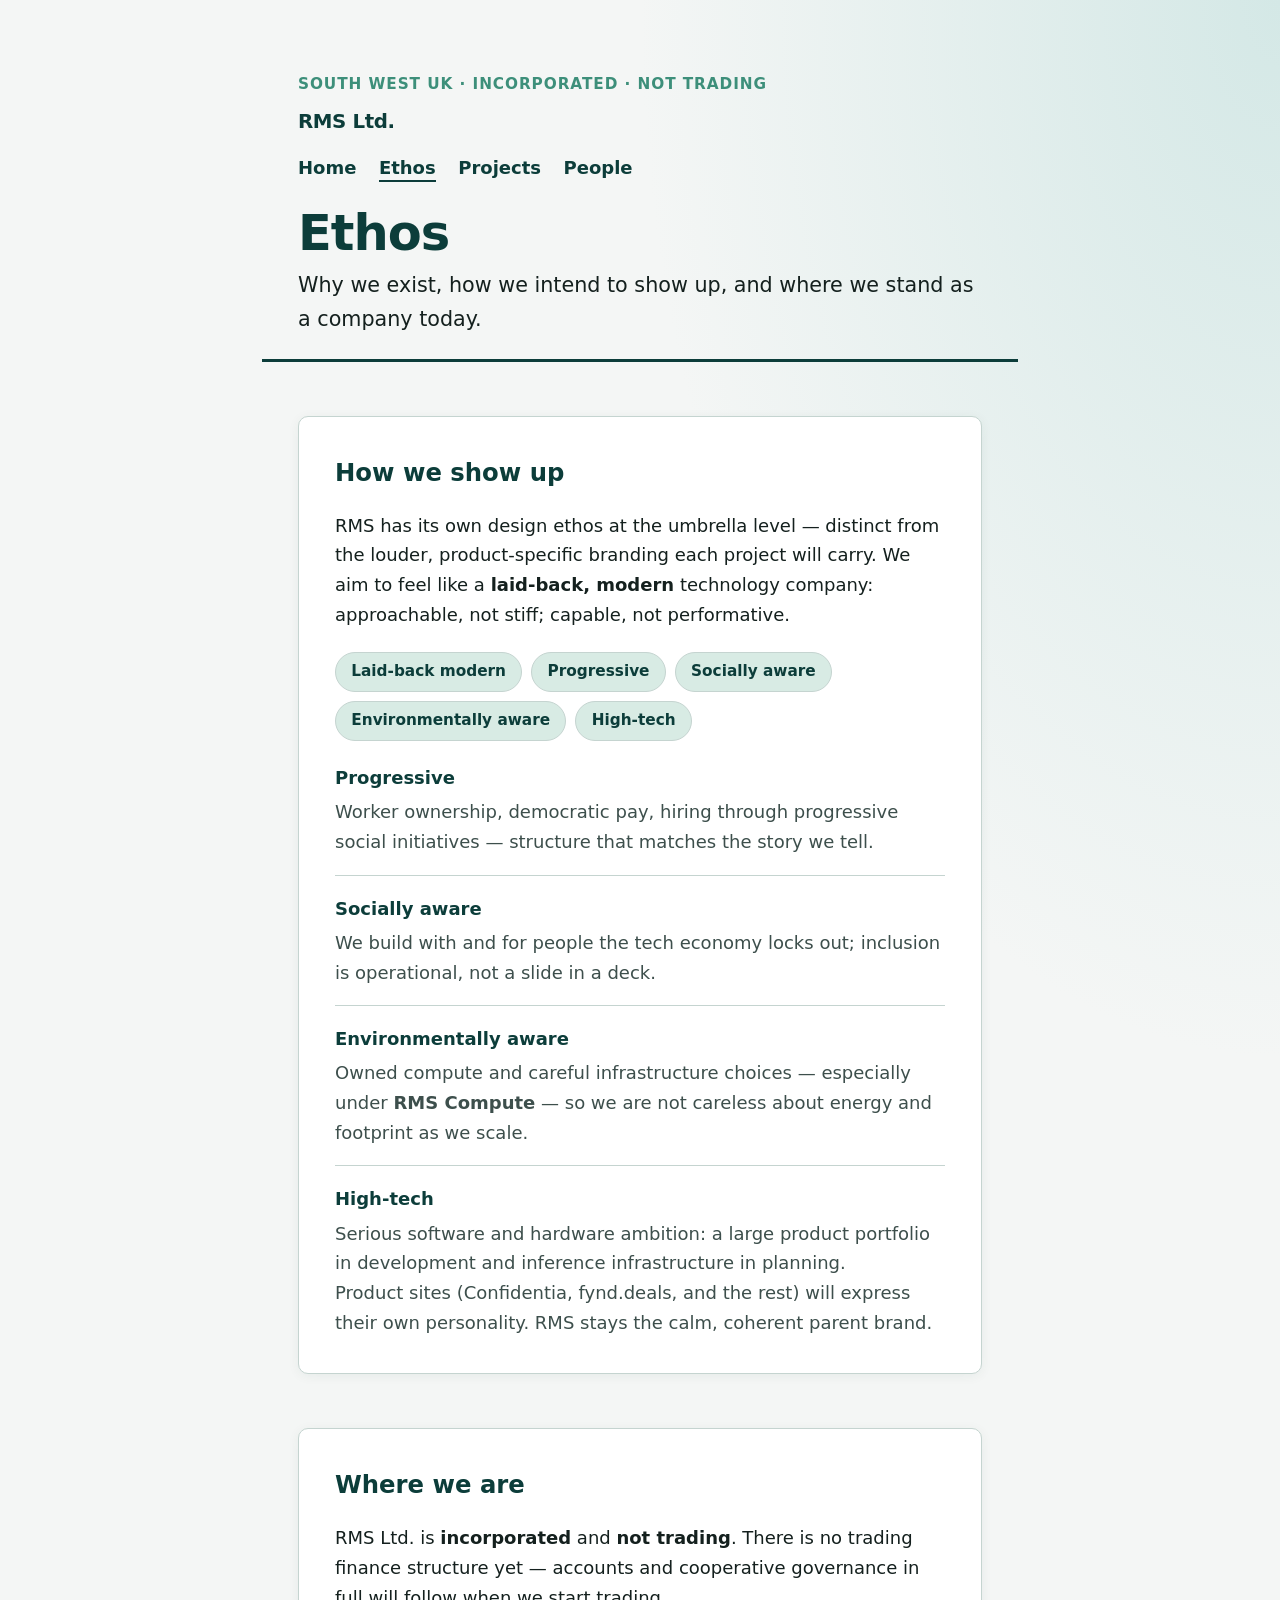
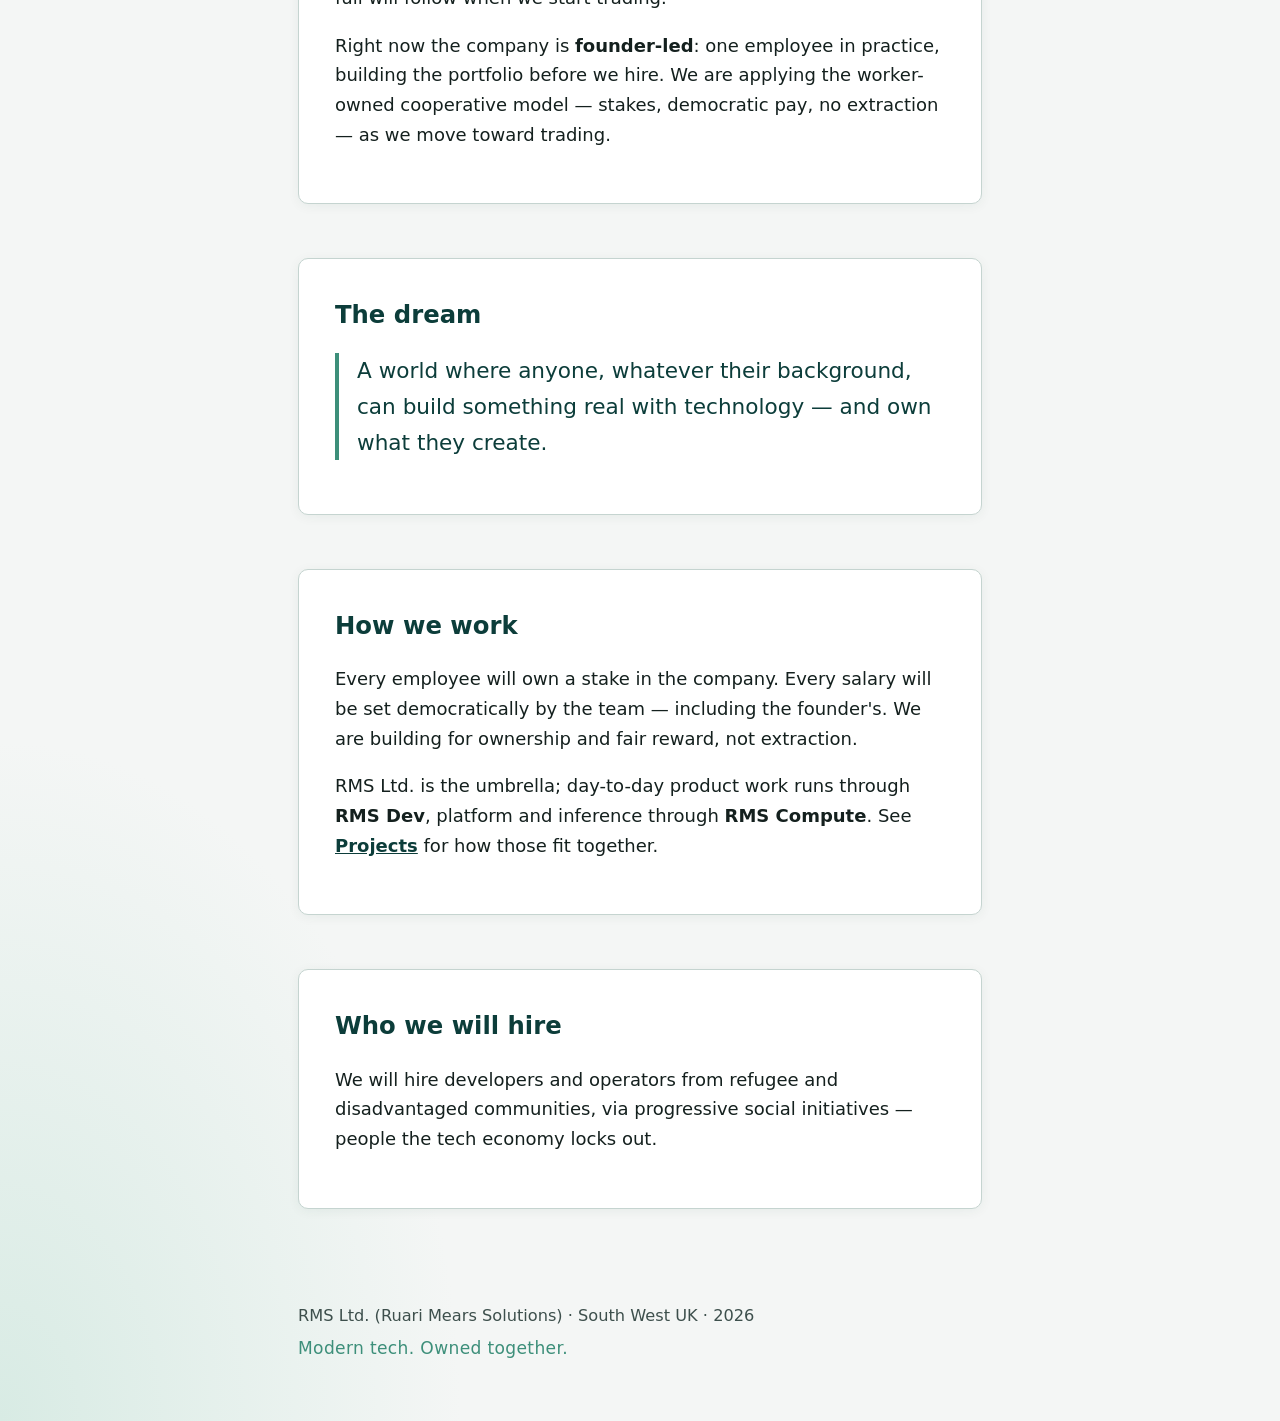
==== ethos.html @ 7a590175 "web v0.0.10: multi-page site and umbrella design ethos. Add Home, Ethos, Projects, and People; clari" ====
<!DOCTYPE html>
<html lang="en-GB">
<head>
  <meta charset="utf-8">
  <meta name="viewport" content="width=device-width, initial-scale=1">
  <title>Ethos — RMS Ltd.</title>
  <meta name="description" content="Mission, legal status, and hiring intent for RMS Ltd. — a worker-owned tech cooperative in formation. Not trading yet.">
  <link rel="canonical" href="https://rms-ltd.github.io/web/ethos.html">
  <meta property="og:title" content="Ethos — RMS Ltd.">
  <meta property="og:description" content="Where we are, the dream, democratic ownership, and who we will hire.">
  <meta property="og:type" content="website">
  <meta property="og:url" content="https://rms-ltd.github.io/web/ethos.html">
  <meta name="theme-color" content="#0c3d3a">
  <link rel="icon" href="assets/favicon.svg" type="image/svg+xml">
  <link rel="stylesheet" href="styles.css">
</head>
<body>
  <a class="skip-link" href="#main">Skip to content</a>

  <header class="site-header">
    <p class="eyebrow">South West UK · incorporated · not trading</p>
    <p class="site-brand"><a href="index.html">RMS Ltd.</a></p>
    <nav class="site-nav" aria-label="Site">
      <ul>
        <li><a href="index.html">Home</a></li>
        <li><a href="ethos.html" aria-current="page">Ethos</a></li>
        <li><a href="projects.html">Projects</a></li>
        <li><a href="people.html">People</a></li>
      </ul>
    </nav>
    <h1>Ethos</h1>
    <p class="lede">Why we exist, how we intend to show up, and where we stand as a company today.</p>
  </header>

  <main id="main">
    <section class="panel character" aria-labelledby="character-heading">
      <h2 id="character-heading">How we show up</h2>
      <p>RMS has its own design ethos at the umbrella level — distinct from the louder, product-specific branding each project will carry. We aim to feel like a <strong>laid-back, modern</strong> technology company: approachable, not stiff; capable, not performative.</p>
      <ul class="value-chips" aria-label="RMS design ethos">
        <li>Laid-back modern</li>
        <li>Progressive</li>
        <li>Socially aware</li>
        <li>Environmentally aware</li>
        <li>High-tech</li>
      </ul>
      <dl class="value-detail">
        <div>
          <dt>Progressive</dt>
          <dd>Worker ownership, democratic pay, hiring through progressive social initiatives — structure that matches the story we tell.</dd>
        </div>
        <div>
          <dt>Socially aware</dt>
          <dd>We build with and for people the tech economy locks out; inclusion is operational, not a slide in a deck.</dd>
        </div>
        <div>
          <dt>Environmentally aware</dt>
          <dd>Owned compute and careful infrastructure choices — especially under <strong>RMS Compute</strong> — so we are not careless about energy and footprint as we scale.</dd>
        </div>
        <div>
          <dt>High-tech</dt>
          <dd>Serious software and hardware ambition: a large product portfolio in development and inference infrastructure in planning.</dd>
        </div>
      </dl>
      <p class="note">Product sites (Confidentia, fynd.deals, and the rest) will express their own personality. RMS stays the calm, coherent parent brand.</p>
    </section>

    <section class="panel status" aria-labelledby="status-heading">
      <h2 id="status-heading">Where we are</h2>
      <p>RMS Ltd. is <strong>incorporated</strong> and <strong>not trading</strong>. There is no trading finance structure yet — accounts and cooperative governance in full will follow when we start trading.</p>
      <p>Right now the company is <strong>founder-led</strong>: one employee in practice, building the portfolio before we hire. We are applying the worker-owned cooperative model — stakes, democratic pay, no extraction — as we move toward trading.</p>
    </section>

    <section class="panel dream" aria-labelledby="dream-heading">
      <h2 id="dream-heading">The dream</h2>
      <blockquote>
        <p>A world where anyone, whatever their background, can build something real with technology — and own what they create.</p>
      </blockquote>
    </section>

    <section class="panel cooperative" aria-labelledby="cooperative-heading">
      <h2 id="cooperative-heading">How we work</h2>
      <p>Every employee will own a stake in the company. Every salary will be set democratically by the team — including the founder's. We are building for ownership and fair reward, not extraction.</p>
      <p>RMS Ltd. is the umbrella; day-to-day product work runs through <strong>RMS Dev</strong>, platform and inference through <strong>RMS Compute</strong>. See <a href="projects.html">Projects</a> for how those fit together.</p>
    </section>

    <section class="panel hiring" aria-labelledby="hiring-heading">
      <h2 id="hiring-heading">Who we will hire</h2>
      <p>We will hire developers and operators from refugee and disadvantaged communities, via progressive social initiatives — people the tech economy locks out.</p>
    </section>
  </main>

  <footer class="site-footer">
    <p>RMS Ltd. (Ruari Mears Solutions) · South West UK · <span id="year"></span></p>
    <p class="tagline">Modern tech. Owned together.</p>
  </footer>

  <script>
    document.getElementById('year').textContent = new Date().getFullYear();
  </script>
</body>
</html>
---- styles.css ----
/* RMS umbrella: laid-back modern, progressive, socially & environmentally aware, high-tech */

:root {
  --bg: #f4f6f5;
  --surface: #ffffff;
  --ink: #14201e;
  --muted: #3d4f4c;
  --accent: #3d8f7a;
  --accent-soft: #d8ebe4;
  --warm: #c45c26;
  --warm-soft: #f0e4dc;
  --teal: #0c3d3a;
  --teal-soft: #d4e8e6;
  --border: #c5d4d0;
  --focus: #0a6b64;
  --radius: 10px;
  --max: 42rem;
  --space: 1.25rem;
  font-size: 112.5%;
}

*,
*::before,
*::after {
  box-sizing: border-box;
}

html {
  scroll-behavior: smooth;
}

body {
  margin: 0;
  font-family: "Segoe UI", system-ui, -apple-system, BlinkMacSystemFont, sans-serif;
  line-height: 1.65;
  color: var(--ink);
  background: var(--bg);
  background-image:
    radial-gradient(ellipse 100% 70% at 100% 0%, var(--teal-soft) 0%, transparent 50%),
    radial-gradient(ellipse 80% 50% at 0% 100%, var(--accent-soft) 0%, transparent 45%);
  min-height: 100vh;
}

.skip-link {
  position: absolute;
  left: -9999px;
  top: 0;
  padding: 0.5rem 1rem;
  background: var(--teal);
  color: #fff;
  z-index: 100;
}

.skip-link:focus {
  left: 0;
}

.site-header,
main,
.site-footer {
  max-width: var(--max);
  margin-inline: auto;
  padding-inline: clamp(1rem, 5vw, 2rem);
}

.site-header {
  padding-top: clamp(2.5rem, 8vw, 4rem);
  padding-bottom: var(--space);
  border-bottom: 3px solid var(--teal);
}

.site-brand {
  margin: 0 0 0.75rem;
  font-size: 1.1rem;
  font-weight: 700;
  letter-spacing: -0.02em;
}

.site-brand a {
  color: var(--teal);
  text-decoration: none;
}

.site-brand a:hover {
  color: var(--accent);
}

.site-nav ul {
  display: flex;
  flex-wrap: wrap;
  gap: 0.35rem 1.25rem;
  list-style: none;
  margin: 0 0 1.25rem;
  padding: 0;
}

.site-nav a {
  color: var(--teal);
  font-weight: 600;
  text-decoration: none;
  padding: 0.15rem 0;
  border-bottom: 2px solid transparent;
  transition: border-color 0.15s ease, color 0.15s ease;
}

.site-nav a:hover {
  border-bottom-color: var(--accent);
  color: var(--accent);
}

.site-nav a[aria-current="page"] {
  border-bottom-color: var(--teal);
}

.page-teasers ul {
  list-style: none;
  margin: 0;
  padding: 0;
  display: grid;
  gap: 1rem;
}

.teaser-card {
  display: flex;
  flex-direction: column;
  gap: 0.25rem;
  padding: 1.25rem 1.35rem;
  text-decoration: none;
  color: var(--ink);
  background: var(--surface);
  border: 1px solid var(--border);
  border-radius: var(--radius);
  box-shadow: 0 2px 8px rgba(12, 61, 58, 0.05);
  transition: border-color 0.15s ease, background 0.15s ease, transform 0.15s ease;
}

.teaser-card:hover {
  border-color: var(--accent);
  background: var(--accent-soft);
  transform: translateY(-1px);
}

.teaser-label {
  font-size: 0.8rem;
  font-weight: 600;
  letter-spacing: 0.06em;
  text-transform: uppercase;
  color: var(--accent);
}

.teaser-title {
  font-size: 1.1rem;
  font-weight: 700;
  color: var(--teal);
}

.teaser-desc {
  font-size: 0.95rem;
  color: var(--muted);
  line-height: 1.55;
}

.panel a {
  color: var(--teal);
  font-weight: 600;
}

.panel a:hover {
  color: var(--accent);
}

.eyebrow {
  margin: 0 0 0.5rem;
  font-size: 0.85rem;
  font-weight: 600;
  letter-spacing: 0.06em;
  text-transform: uppercase;
  color: var(--accent);
}

h1 {
  margin: 0 0 0.35rem;
  font-size: clamp(2rem, 6vw, 2.75rem);
  font-weight: 700;
  line-height: 1.15;
  color: var(--teal);
  letter-spacing: -0.02em;
}

.subtitle {
  margin: 0 0 1rem;
  font-size: 1.05rem;
  font-weight: 500;
  color: var(--muted);
}

.lede {
  margin: 0;
  font-size: 1.15rem;
  max-width: 38em;
}

.panel {
  margin-block: clamp(2rem, 5vw, 3rem);
  padding: clamp(1.25rem, 4vw, 2rem);
  background: var(--surface);
  border: 1px solid var(--border);
  border-radius: var(--radius);
  box-shadow: 0 2px 12px rgba(12, 61, 58, 0.06);
}

.panel h2 {
  margin: 0 0 1rem;
  font-size: 1.35rem;
  color: var(--teal);
}

.panel h3 {
  margin: 0 0 0.35rem;
  font-size: 1.05rem;
  color: var(--ink);
}

.value-chips {
  display: flex;
  flex-wrap: wrap;
  gap: 0.5rem;
  list-style: none;
  margin: 1.25rem 0;
  padding: 0;
}

.value-chips li {
  padding: 0.35rem 0.85rem;
  font-size: 0.85rem;
  font-weight: 600;
  color: var(--teal);
  background: var(--accent-soft);
  border: 1px solid var(--border);
  border-radius: 999px;
}

.value-detail {
  margin: 0;
}

.value-detail > div {
  margin-bottom: 1rem;
  padding-bottom: 1rem;
  border-bottom: 1px solid var(--border);
}

.value-detail > div:last-child {
  margin-bottom: 0;
  padding-bottom: 0;
  border-bottom: none;
}

.value-detail dt {
  margin: 0 0 0.25rem;
  font-weight: 700;
  color: var(--teal);
}

.value-detail dd {
  margin: 0;
  color: var(--muted);
}

.dream blockquote {
  margin: 0 0 1rem;
  padding: 0 0 0 1rem;
  border-left: 4px solid var(--accent);
}

.section-intro,
.arm-role {
  margin: 0 0 0.75rem;
  font-size: 0.95rem;
  color: var(--muted);
}

.arm-list {
  list-style: none;
  margin: 0 0 1.25rem;
  padding: 0;
  display: grid;
  gap: 1rem;
}

.arm-block {
  padding: 1rem 1.1rem;
  background: var(--bg);
  border-radius: calc(var(--radius) - 2px);
  border-left: 4px solid var(--accent);
}

.arm-block h3 {
  margin: 0 0 0.35rem;
  font-size: 1.05rem;
  color: var(--teal);
}

.arm-block p:last-child {
  margin-bottom: 0;
}

.dream blockquote p {
  margin: 0;
  font-size: 1.2rem;
  font-weight: 500;
  color: var(--teal);
}

.note,
.arms,
.stat {
  margin: 0;
  color: var(--muted);
}

.stat {
  margin-bottom: 1.25rem;
}

.product-grid {
  list-style: none;
  margin: 0;
  padding: 0;
  display: grid;
  gap: 1.25rem;
}

@media (min-width: 520px) {
  .product-grid {
    grid-template-columns: 1fr 1fr;
  }
}

.product-grid li {
  padding: 1rem;
  background: var(--bg);
  border-radius: calc(var(--radius) - 2px);
  border: 1px solid var(--border);
}

.product-grid p {
  margin: 0;
  font-size: 0.95rem;
  color: var(--muted);
}

.arms {
  margin-top: 1.25rem;
  font-size: 0.95rem;
}

.hiring a {
  color: var(--teal);
  font-weight: 600;
}

.link-list {
  margin: 0;
  padding-left: 1.25rem;
}

.link-list li {
  margin-bottom: 0.5rem;
}

.link-list a {
  color: var(--teal);
  font-weight: 600;
}

.ask {
  margin: 0 0 1.25rem;
  font-size: 1.1rem;
  font-weight: 500;
}

.social-nav {
  display: grid;
  gap: 0.75rem;
}

@media (min-width: 400px) {
  .social-nav {
    grid-template-columns: 1fr 1fr;
  }
}

.social-card {
  display: flex;
  flex-direction: column;
  gap: 0.15rem;
  padding: 1rem 1.1rem;
  text-decoration: none;
  color: var(--ink);
  background: var(--bg);
  border: 2px solid var(--border);
  border-radius: var(--radius);
  transition: border-color 0.15s ease, background 0.15s ease;
}

.social-card:hover {
  border-color: var(--accent);
  background: var(--accent-soft);
}

.social-card.primary {
  border-color: var(--teal);
  background: var(--teal-soft);
}

.social-card .label {
  font-size: 0.8rem;
  font-weight: 600;
  text-transform: uppercase;
  letter-spacing: 0.05em;
  color: var(--muted);
}

.social-card .handle {
  font-size: 1.1rem;
  font-weight: 700;
  color: var(--teal);
}

a:focus-visible {
  outline: 3px solid var(--focus);
  outline-offset: 2px;
}

.site-footer {
  padding-block: 2rem 3rem;
  font-size: 0.9rem;
  color: var(--muted);
}

.site-footer p {
  margin: 0.25rem 0;
}

.tagline {
  margin-top: 0.5rem;
  font-size: 0.95rem;
  font-weight: 500;
  color: var(--accent);
  letter-spacing: 0.02em;
}
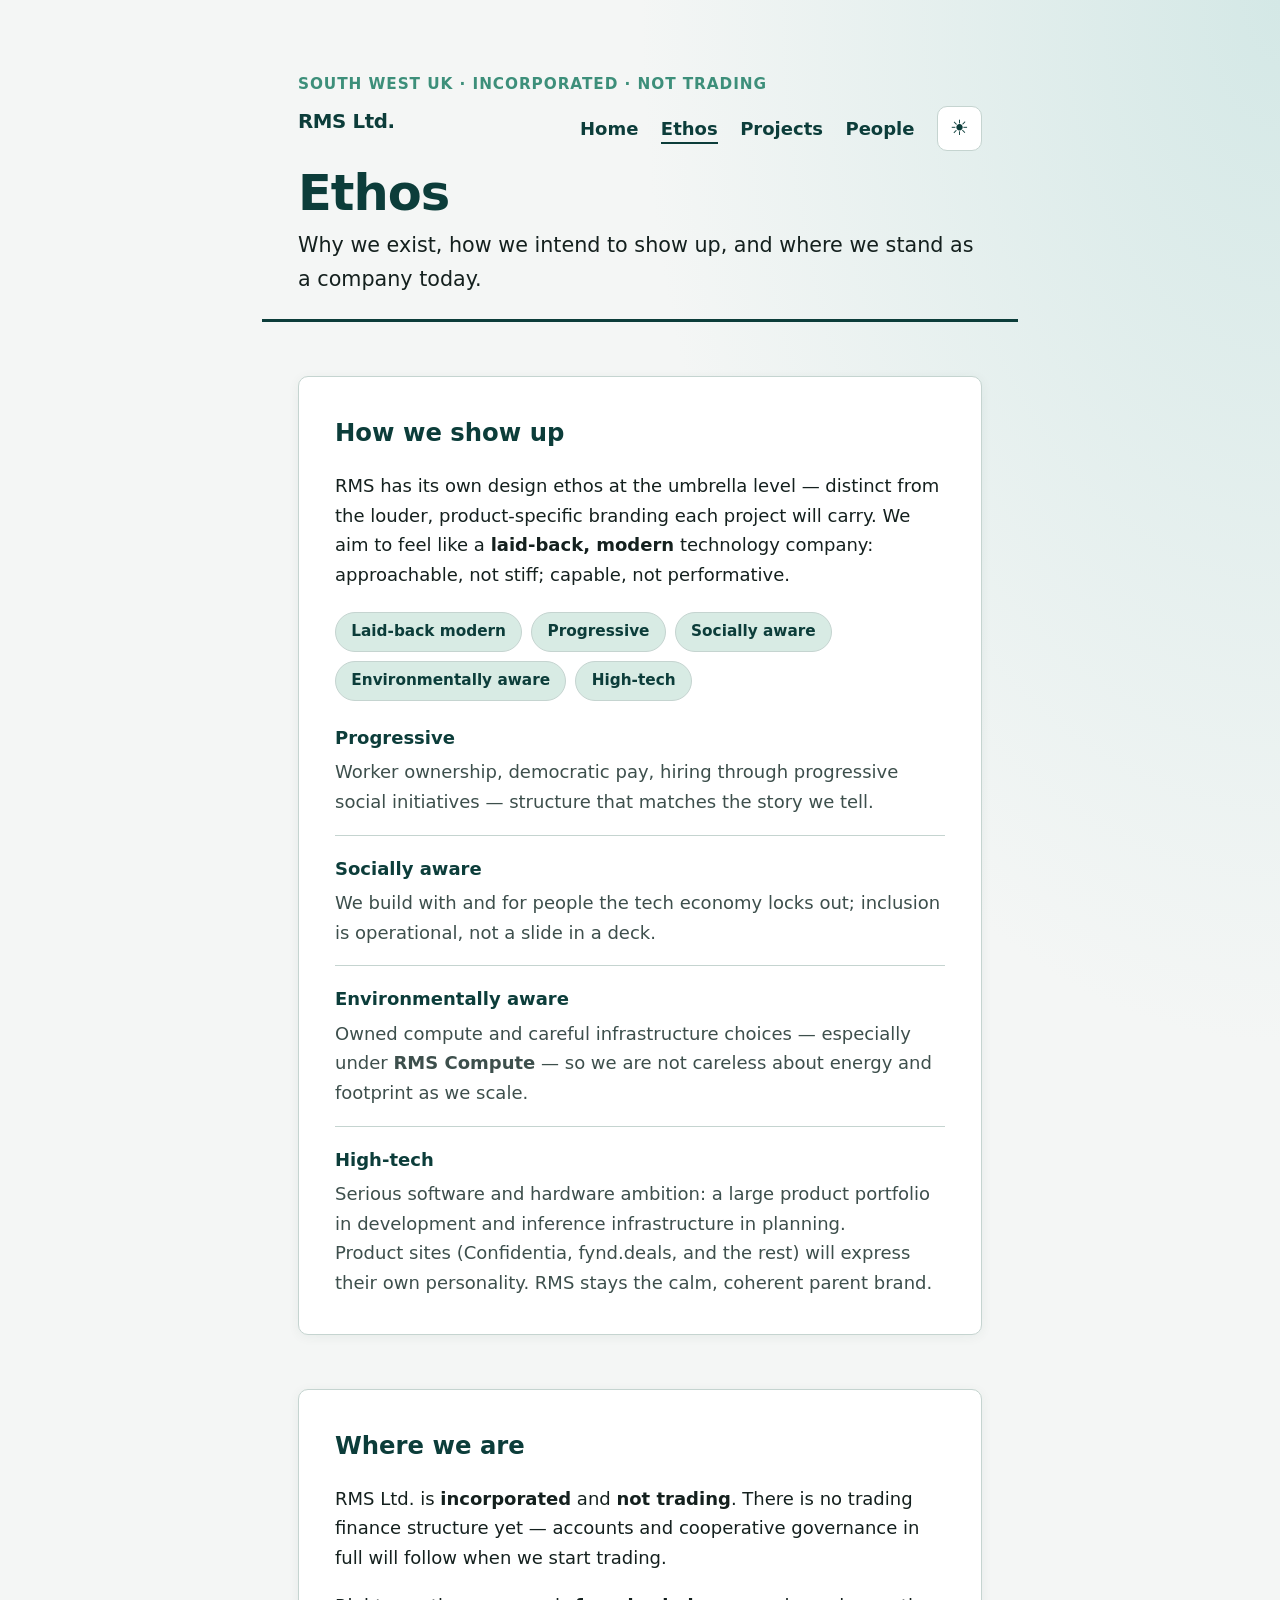
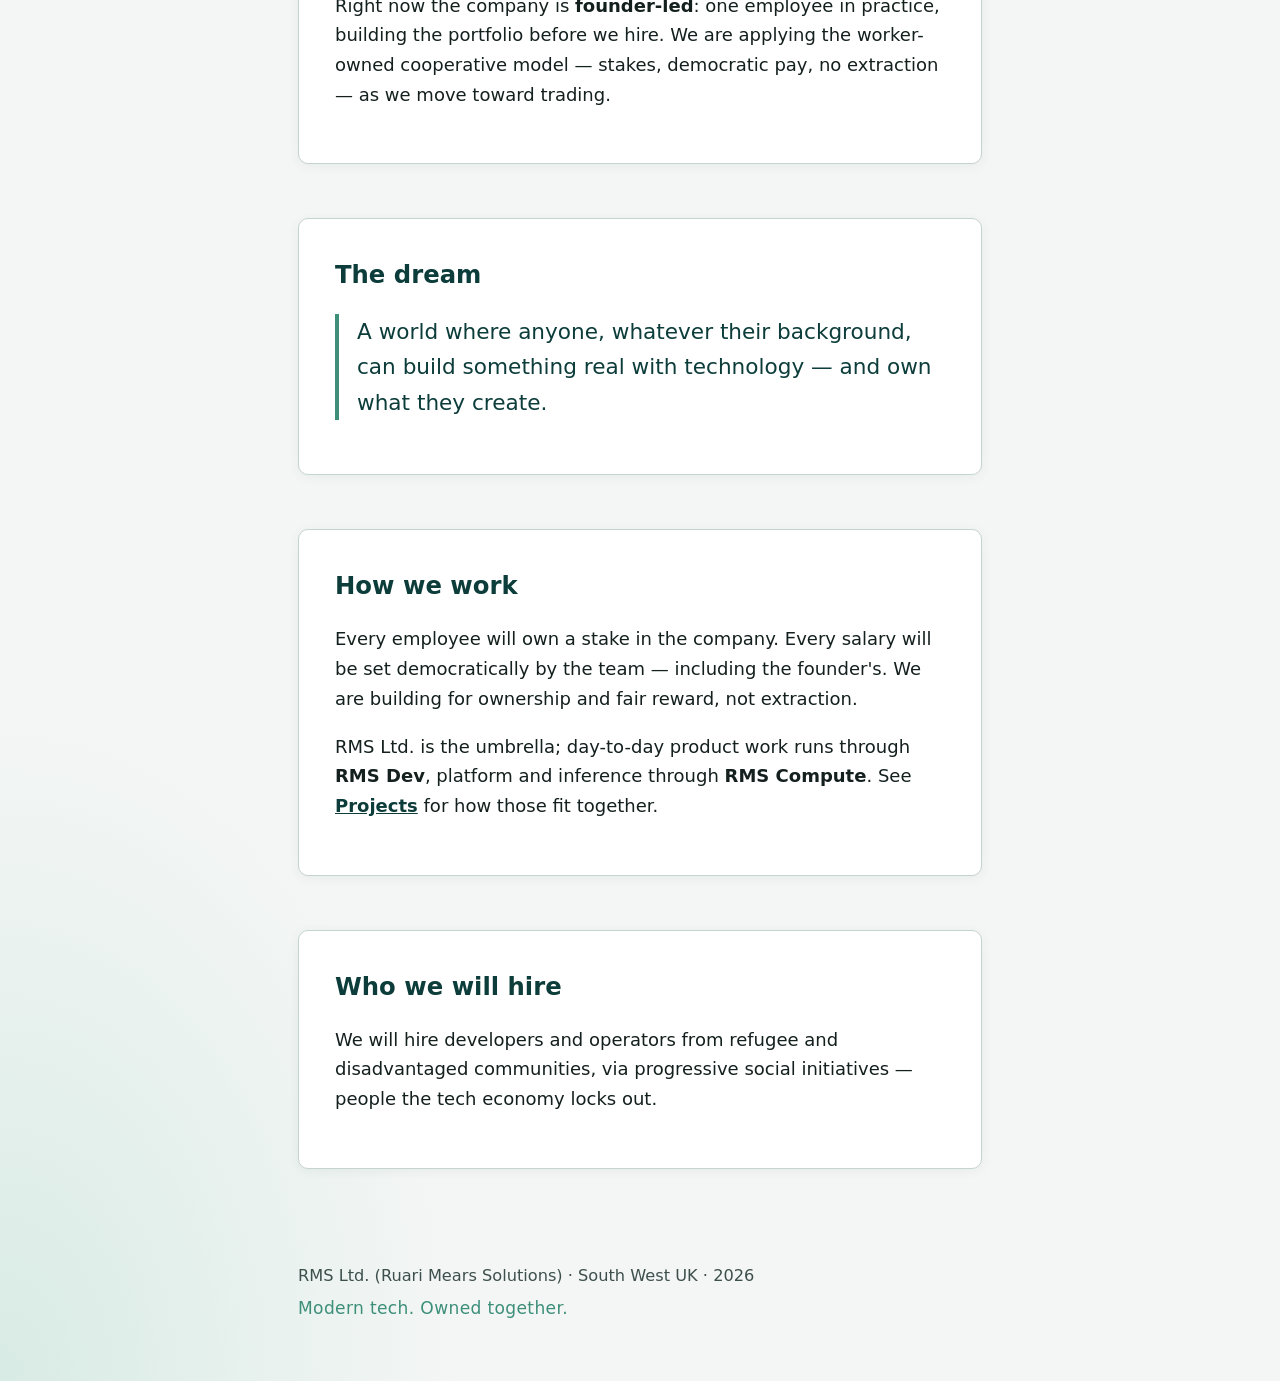
==== commit b8a613fe: "web v0.0.11: light and dark themes with header toggle. Respect system preference on first visit; per" ====
--- a/ethos.html
+++ b/ethos.html
@@ -2,6 +2,16 @@
 <html lang="en-GB">
 <head>
   <meta charset="utf-8">
+  <script>
+    (function () {
+      var k = 'rms-theme';
+      try {
+        var s = localStorage.getItem(k);
+        var t = s || (matchMedia('(prefers-color-scheme: dark)').matches ? 'dark' : 'light');
+        document.documentElement.setAttribute('data-theme', t);
+      } catch (e) {}
+    })();
+  </script>
   <meta name="viewport" content="width=device-width, initial-scale=1">
   <title>Ethos — RMS Ltd.</title>
   <meta name="description" content="Mission, legal status, and hiring intent for RMS Ltd. — a worker-owned tech cooperative in formation. Not trading yet.">
@@ -19,15 +29,20 @@
 
   <header class="site-header">
     <p class="eyebrow">South West UK · incorporated · not trading</p>
-    <p class="site-brand"><a href="index.html">RMS Ltd.</a></p>
-    <nav class="site-nav" aria-label="Site">
-      <ul>
-        <li><a href="index.html">Home</a></li>
-        <li><a href="ethos.html" aria-current="page">Ethos</a></li>
-        <li><a href="projects.html">Projects</a></li>
-        <li><a href="people.html">People</a></li>
-      </ul>
-    </nav>
+    <div class="header-bar">
+      <p class="site-brand"><a href="index.html">RMS Ltd.</a></p>
+      <div class="header-actions">
+        <nav class="site-nav" aria-label="Site">
+          <ul>
+            <li><a href="index.html">Home</a></li>
+            <li><a href="ethos.html" aria-current="page">Ethos</a></li>
+            <li><a href="projects.html">Projects</a></li>
+            <li><a href="people.html">People</a></li>
+          </ul>
+        </nav>
+        <button type="button" class="theme-toggle" id="theme-toggle" aria-label="Switch to dark mode"></button>
+      </div>
+    </div>
     <h1>Ethos</h1>
     <p class="lede">Why we exist, how we intend to show up, and where we stand as a company today.</p>
   </header>
@@ -94,6 +109,7 @@
     <p class="tagline">Modern tech. Owned together.</p>
   </footer>
 
+  <script src="assets/theme.js"></script>
   <script>
     document.getElementById('year').textContent = new Date().getFullYear();
   </script>
--- a/styles.css
+++ b/styles.css
@@ -1,6 +1,8 @@
 /* RMS umbrella: laid-back modern, progressive, socially & environmentally aware, high-tech */
 
-:root {
+:root,
+[data-theme="light"] {
+  color-scheme: light;
   --bg: #f4f6f5;
   --surface: #ffffff;
   --ink: #14201e;
@@ -13,10 +15,30 @@
   --teal-soft: #d4e8e6;
   --border: #c5d4d0;
   --focus: #0a6b64;
+  --shadow: rgba(12, 61, 58, 0.06);
+  --header-fg: #ffffff;
   --radius: 10px;
   --max: 42rem;
   --space: 1.25rem;
   font-size: 112.5%;
+}
+
+[data-theme="dark"] {
+  color-scheme: dark;
+  --bg: #0f1413;
+  --surface: #1a2321;
+  --ink: #e8edec;
+  --muted: #9cb0ac;
+  --accent: #5eb89a;
+  --accent-soft: #1e332c;
+  --warm: #e08a5c;
+  --warm-soft: #2a221c;
+  --teal: #a8d4ce;
+  --teal-soft: #1a2e2c;
+  --border: #2d3f3c;
+  --focus: #7ec4bc;
+  --shadow: rgba(0, 0, 0, 0.25);
+  --header-fg: #0f1413;
 }
 
 *,
@@ -47,7 +69,7 @@
   top: 0;
   padding: 0.5rem 1rem;
   background: var(--teal);
-  color: #fff;
+  color: var(--header-fg);
   z-index: 100;
 }
 
@@ -69,8 +91,56 @@
   border-bottom: 3px solid var(--teal);
 }
 
+.header-bar {
+  display: flex;
+  flex-wrap: wrap;
+  align-items: flex-start;
+  justify-content: space-between;
+  gap: 0.75rem 1.25rem;
+  margin-bottom: 0.75rem;
+}
+
+.header-actions {
+  display: flex;
+  flex-wrap: wrap;
+  align-items: center;
+  gap: 0.75rem 1.25rem;
+}
+
+.theme-toggle {
+  flex-shrink: 0;
+  display: inline-flex;
+  align-items: center;
+  justify-content: center;
+  width: 2.5rem;
+  height: 2.5rem;
+  padding: 0;
+  font-size: 1.15rem;
+  line-height: 1;
+  color: var(--teal);
+  background: var(--surface);
+  border: 1px solid var(--border);
+  border-radius: var(--radius);
+  cursor: pointer;
+  transition: background 0.15s ease, border-color 0.15s ease, color 0.15s ease;
+}
+
+.theme-toggle:hover {
+  border-color: var(--accent);
+  background: var(--accent-soft);
+  color: var(--accent);
+}
+
+.theme-toggle::before {
+  content: "☀";
+}
+
+[data-theme="dark"] .theme-toggle::before {
+  content: "☾";
+}
+
 .site-brand {
-  margin: 0 0 0.75rem;
+  margin: 0;
   font-size: 1.1rem;
   font-weight: 700;
   letter-spacing: -0.02em;
@@ -90,7 +160,7 @@
   flex-wrap: wrap;
   gap: 0.35rem 1.25rem;
   list-style: none;
-  margin: 0 0 1.25rem;
+  margin: 0;
   padding: 0;
 }
 
@@ -130,7 +200,7 @@
   background: var(--surface);
   border: 1px solid var(--border);
   border-radius: var(--radius);
-  box-shadow: 0 2px 8px rgba(12, 61, 58, 0.05);
+  box-shadow: 0 2px 8px var(--shadow);
   transition: border-color 0.15s ease, background 0.15s ease, transform 0.15s ease;
 }
 
@@ -206,7 +276,7 @@
   background: var(--surface);
   border: 1px solid var(--border);
   border-radius: var(--radius);
-  box-shadow: 0 2px 12px rgba(12, 61, 58, 0.06);
+  box-shadow: 0 2px 12px var(--shadow);
 }
 
 .panel h2 {
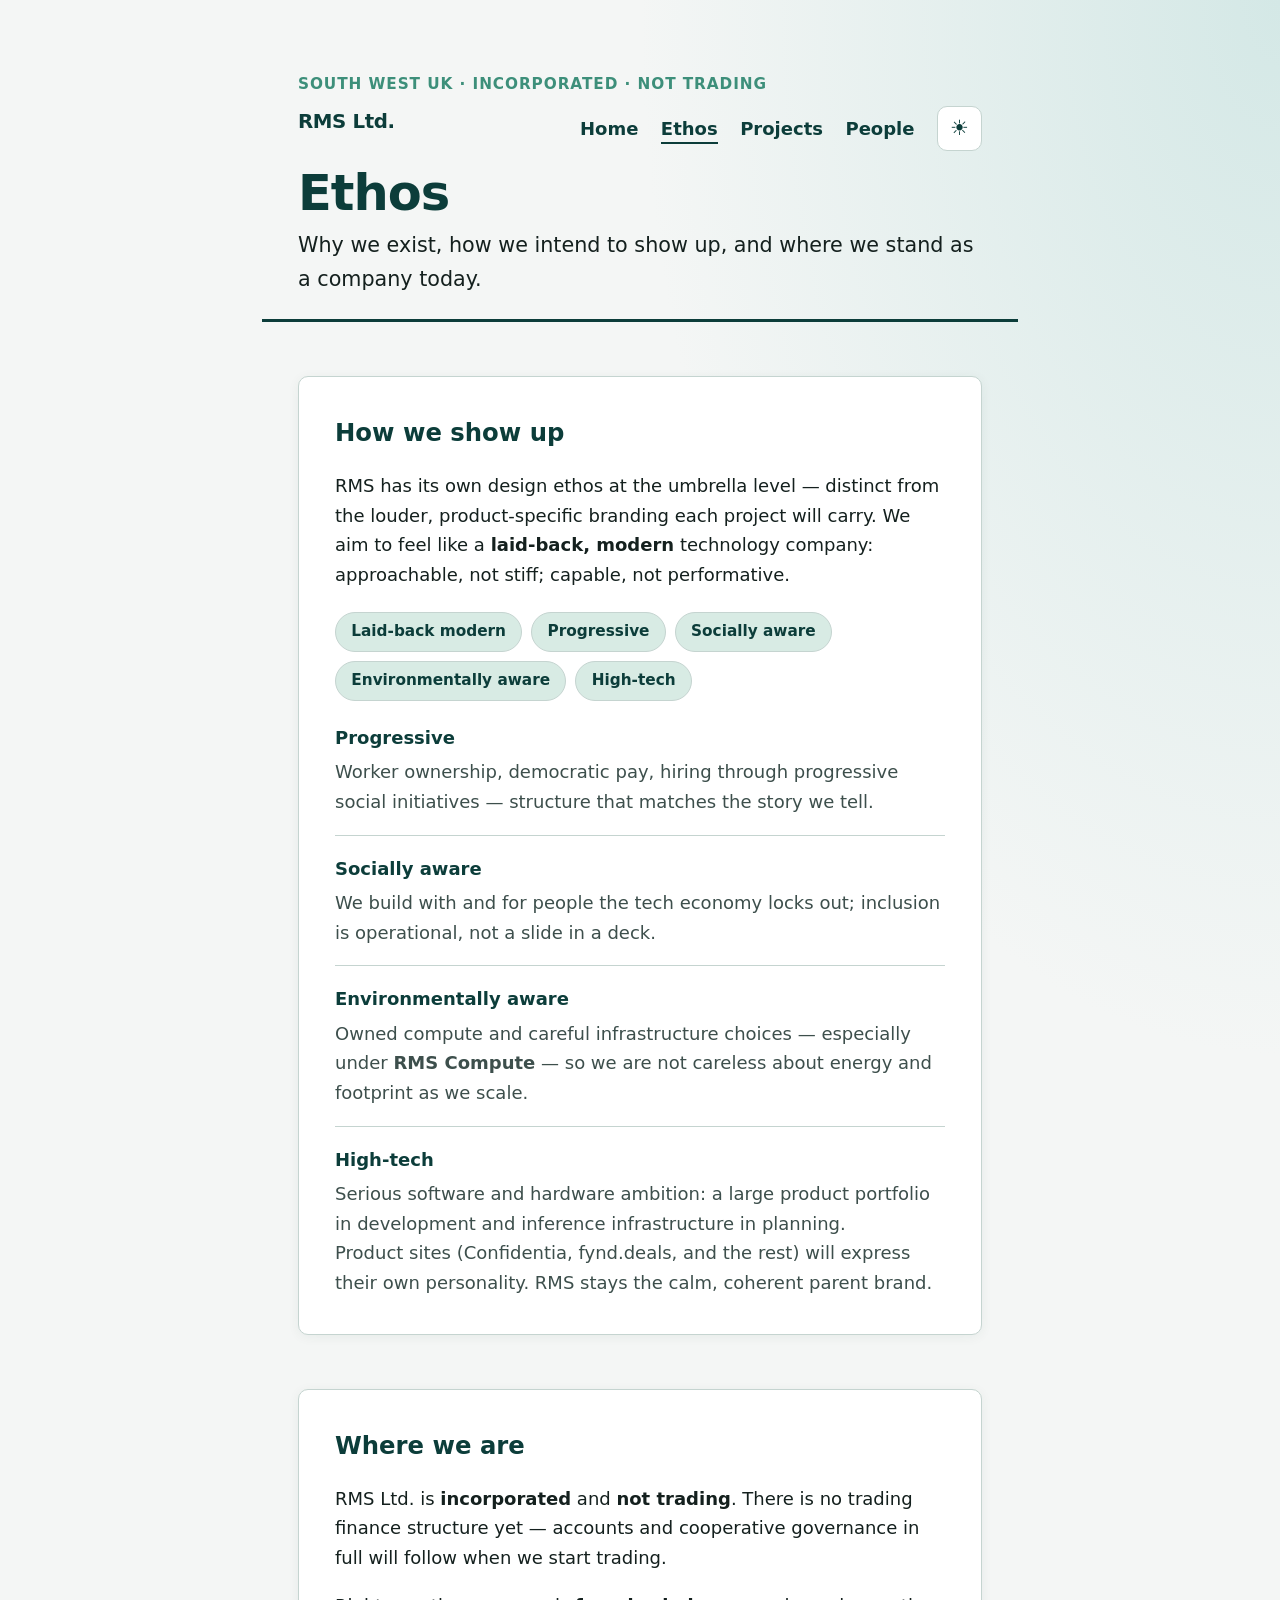
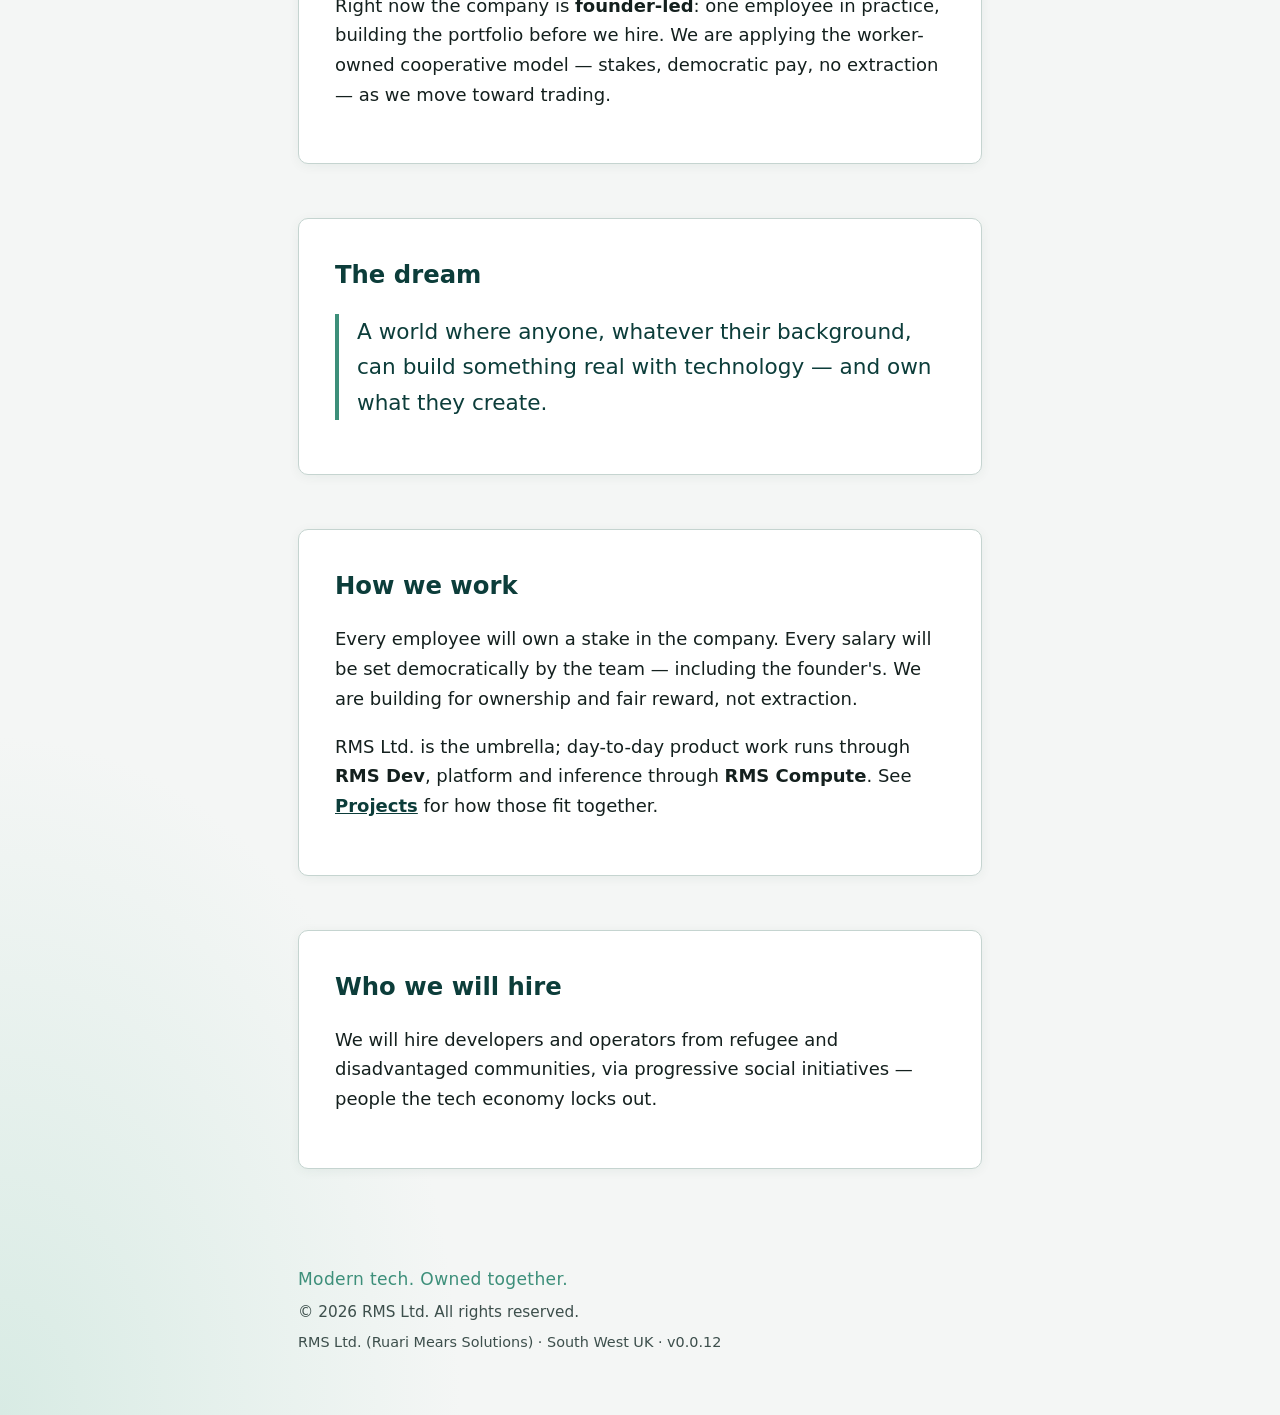
==== commit a8ed38fd: "web v0.0.12: footer copyright and site version. Show dynamic year, generic rights notice, and v0.0.x" ====
--- a/ethos.html
+++ b/ethos.html
@@ -105,13 +105,12 @@
   </main>
 
   <footer class="site-footer">
-    <p>RMS Ltd. (Ruari Mears Solutions) · South West UK · <span id="year"></span></p>
     <p class="tagline">Modern tech. Owned together.</p>
+    <p class="footer-copy">© <span id="year"></span> RMS Ltd. All rights reserved.</p>
+    <p class="footer-meta">RMS Ltd. (Ruari Mears Solutions) · South West UK · <span id="site-version"></span></p>
   </footer>
 
   <script src="assets/theme.js"></script>
-  <script>
-    document.getElementById('year').textContent = new Date().getFullYear();
-  </script>
+  <script src="assets/site.js"></script>
 </body>
 </html>
--- a/styles.css
+++ b/styles.css
@@ -510,13 +510,26 @@
 }
 
 .site-footer p {
-  margin: 0.25rem 0;
+  margin: 0.35rem 0;
 }
 
 .tagline {
-  margin-top: 0.5rem;
+  margin: 0 0 0.5rem;
   font-size: 0.95rem;
   font-weight: 500;
   color: var(--accent);
   letter-spacing: 0.02em;
 }
+
+.footer-copy {
+  font-size: 0.85rem;
+}
+
+.footer-meta {
+  font-size: 0.8rem;
+  color: var(--muted);
+}
+
+#site-version {
+  font-variant-numeric: tabular-nums;
+}
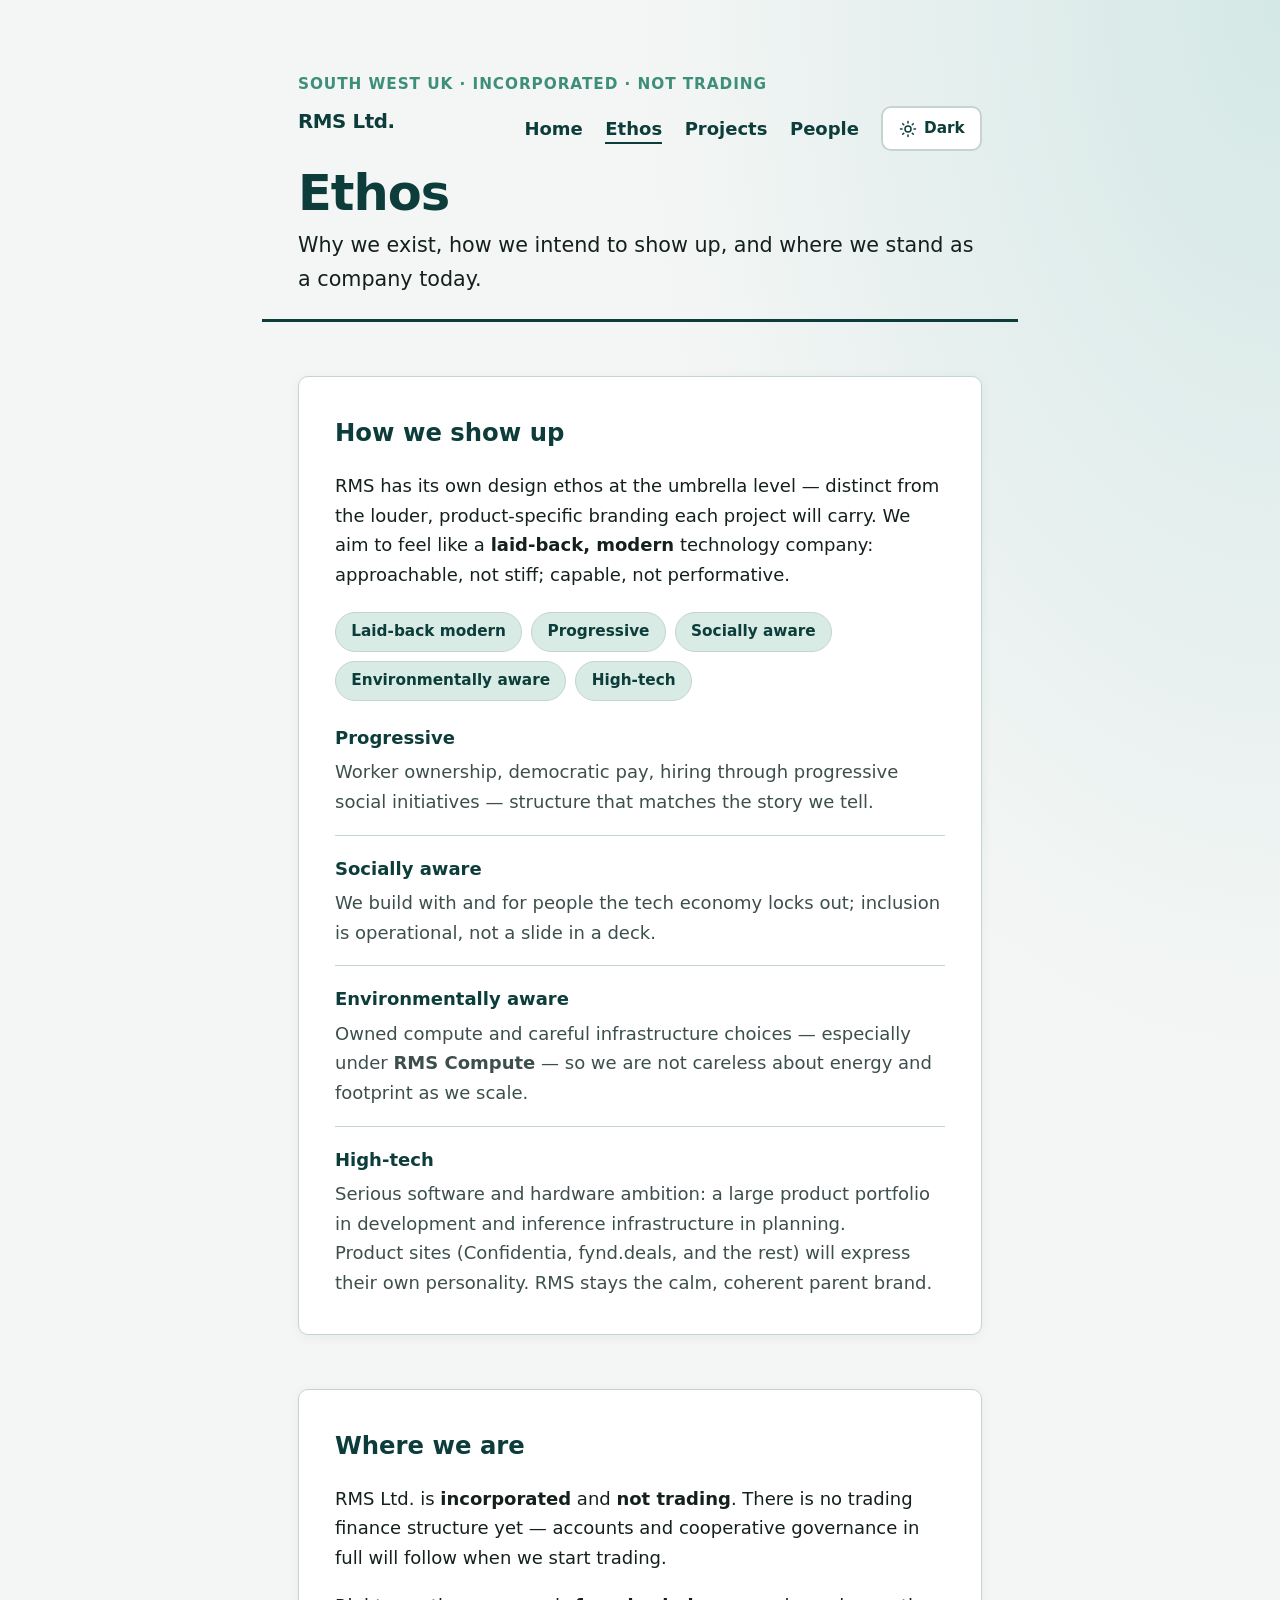
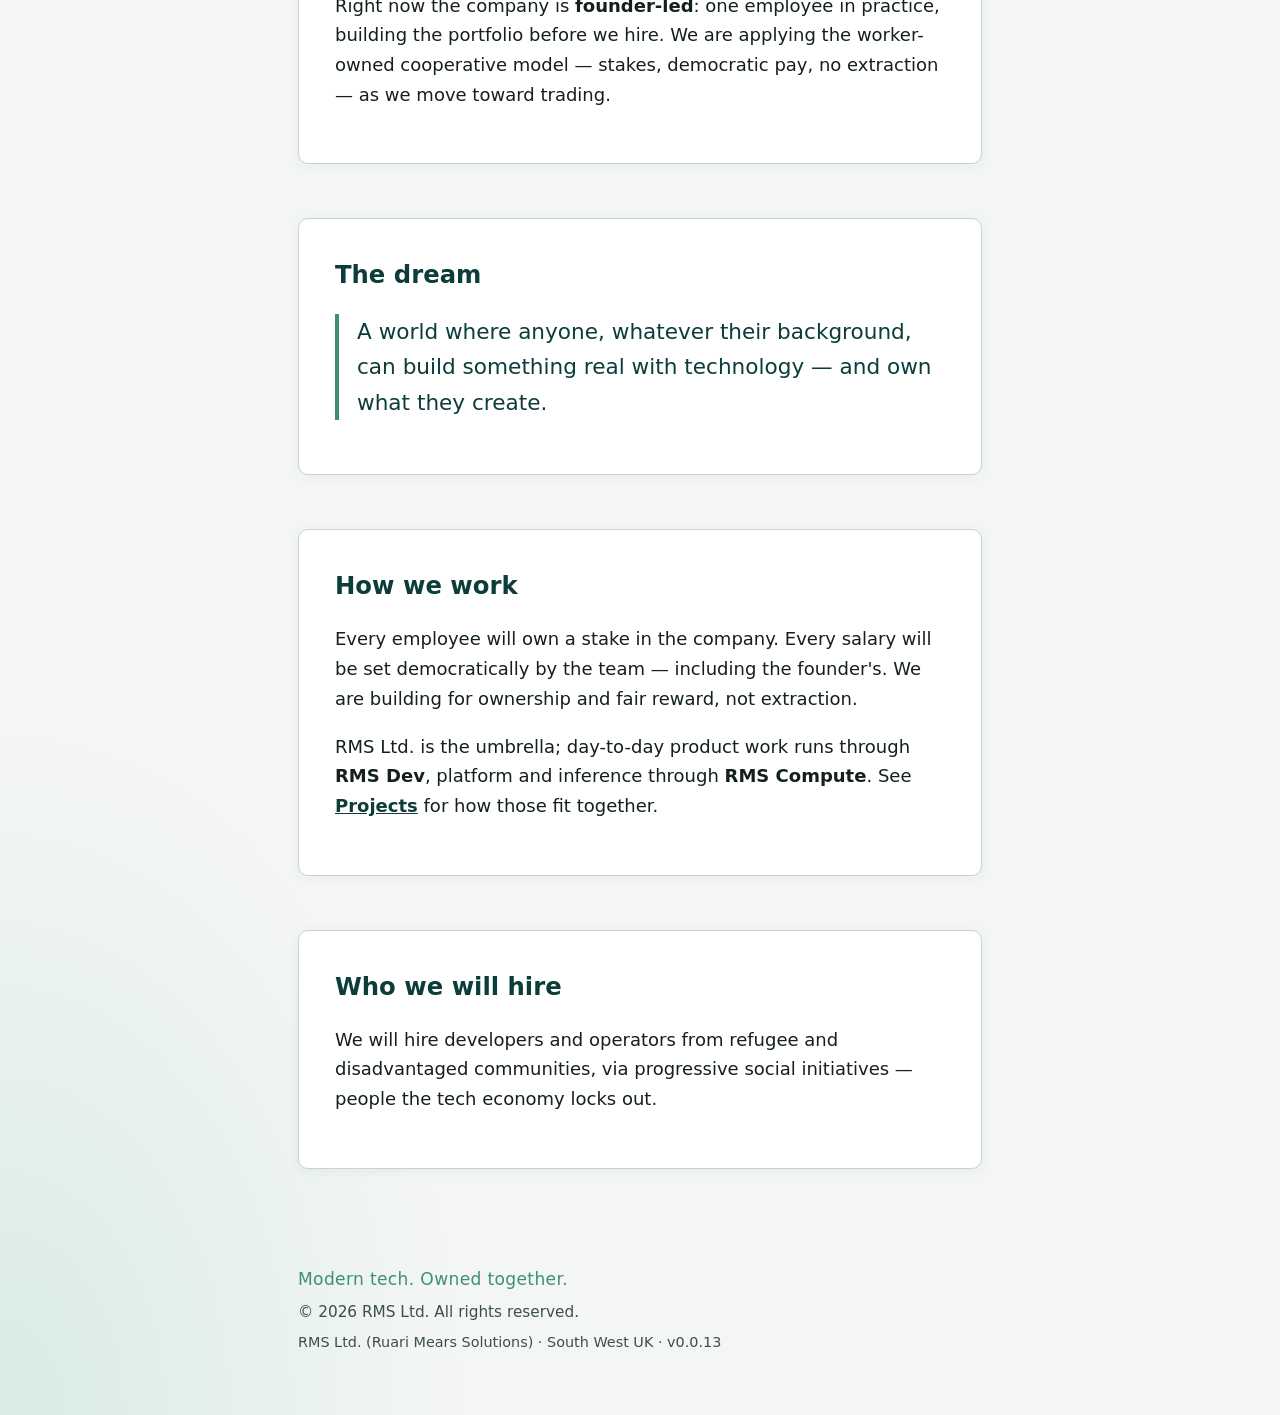
==== commit f2a6507f: "web v0.0.13: make theme toggle visible with label and SVG icons. Unicode-only: :before glyphs render" ====
--- a/ethos.html
+++ b/ethos.html
@@ -40,7 +40,11 @@
             <li><a href="people.html">People</a></li>
           </ul>
         </nav>
-        <button type="button" class="theme-toggle" id="theme-toggle" aria-label="Switch to dark mode"></button>
+        <button type="button" class="theme-toggle" id="theme-toggle" aria-label="Switch to dark mode">
+          <svg class="theme-icon theme-icon-light" xmlns="http://www.w3.org/2000/svg" width="18" height="18" viewBox="0 0 24 24" fill="none" stroke="currentColor" stroke-width="2" stroke-linecap="round" aria-hidden="true"><circle cx="12" cy="12" r="4"/><path d="M12 2v2M12 20v2M4.93 4.93l1.41 1.41M17.66 17.66l1.41 1.41M2 12h2M20 12h2M4.93 19.07l1.41-1.41M17.66 6.34l1.41-1.41"/></svg>
+          <svg class="theme-icon theme-icon-dark" xmlns="http://www.w3.org/2000/svg" width="18" height="18" viewBox="0 0 24 24" fill="none" stroke="currentColor" stroke-width="2" stroke-linecap="round" aria-hidden="true"><path d="M21 12.79A9 9 0 1 1 11.21 3 7 7 0 0 0 21 12.79z"/></svg>
+          <span class="theme-toggle-label">Dark</span>
+        </button>
       </div>
     </div>
     <h1>Ethos</h1>
--- a/styles.css
+++ b/styles.css
@@ -112,14 +112,16 @@
   display: inline-flex;
   align-items: center;
   justify-content: center;
-  width: 2.5rem;
-  height: 2.5rem;
-  padding: 0;
-  font-size: 1.15rem;
+  gap: 0.4rem;
+  min-height: 2.5rem;
+  padding: 0.35rem 0.85rem;
+  font-family: inherit;
+  font-size: 0.85rem;
+  font-weight: 600;
   line-height: 1;
   color: var(--teal);
   background: var(--surface);
-  border: 1px solid var(--border);
+  border: 2px solid var(--border);
   border-radius: var(--radius);
   cursor: pointer;
   transition: background 0.15s ease, border-color 0.15s ease, color 0.15s ease;
@@ -131,12 +133,27 @@
   color: var(--accent);
 }
 
-.theme-toggle::before {
-  content: "☀";
-}
-
-[data-theme="dark"] .theme-toggle::before {
-  content: "☾";
+.theme-icon {
+  flex-shrink: 0;
+}
+
+.theme-icon-dark {
+  display: none;
+}
+
+[data-theme="dark"] .theme-icon-light {
+  display: none;
+}
+
+[data-theme="dark"] .theme-icon-dark {
+  display: block;
+}
+
+@media (max-width: 520px) {
+  .header-actions {
+    width: 100%;
+    justify-content: space-between;
+  }
 }
 
 .site-brand {
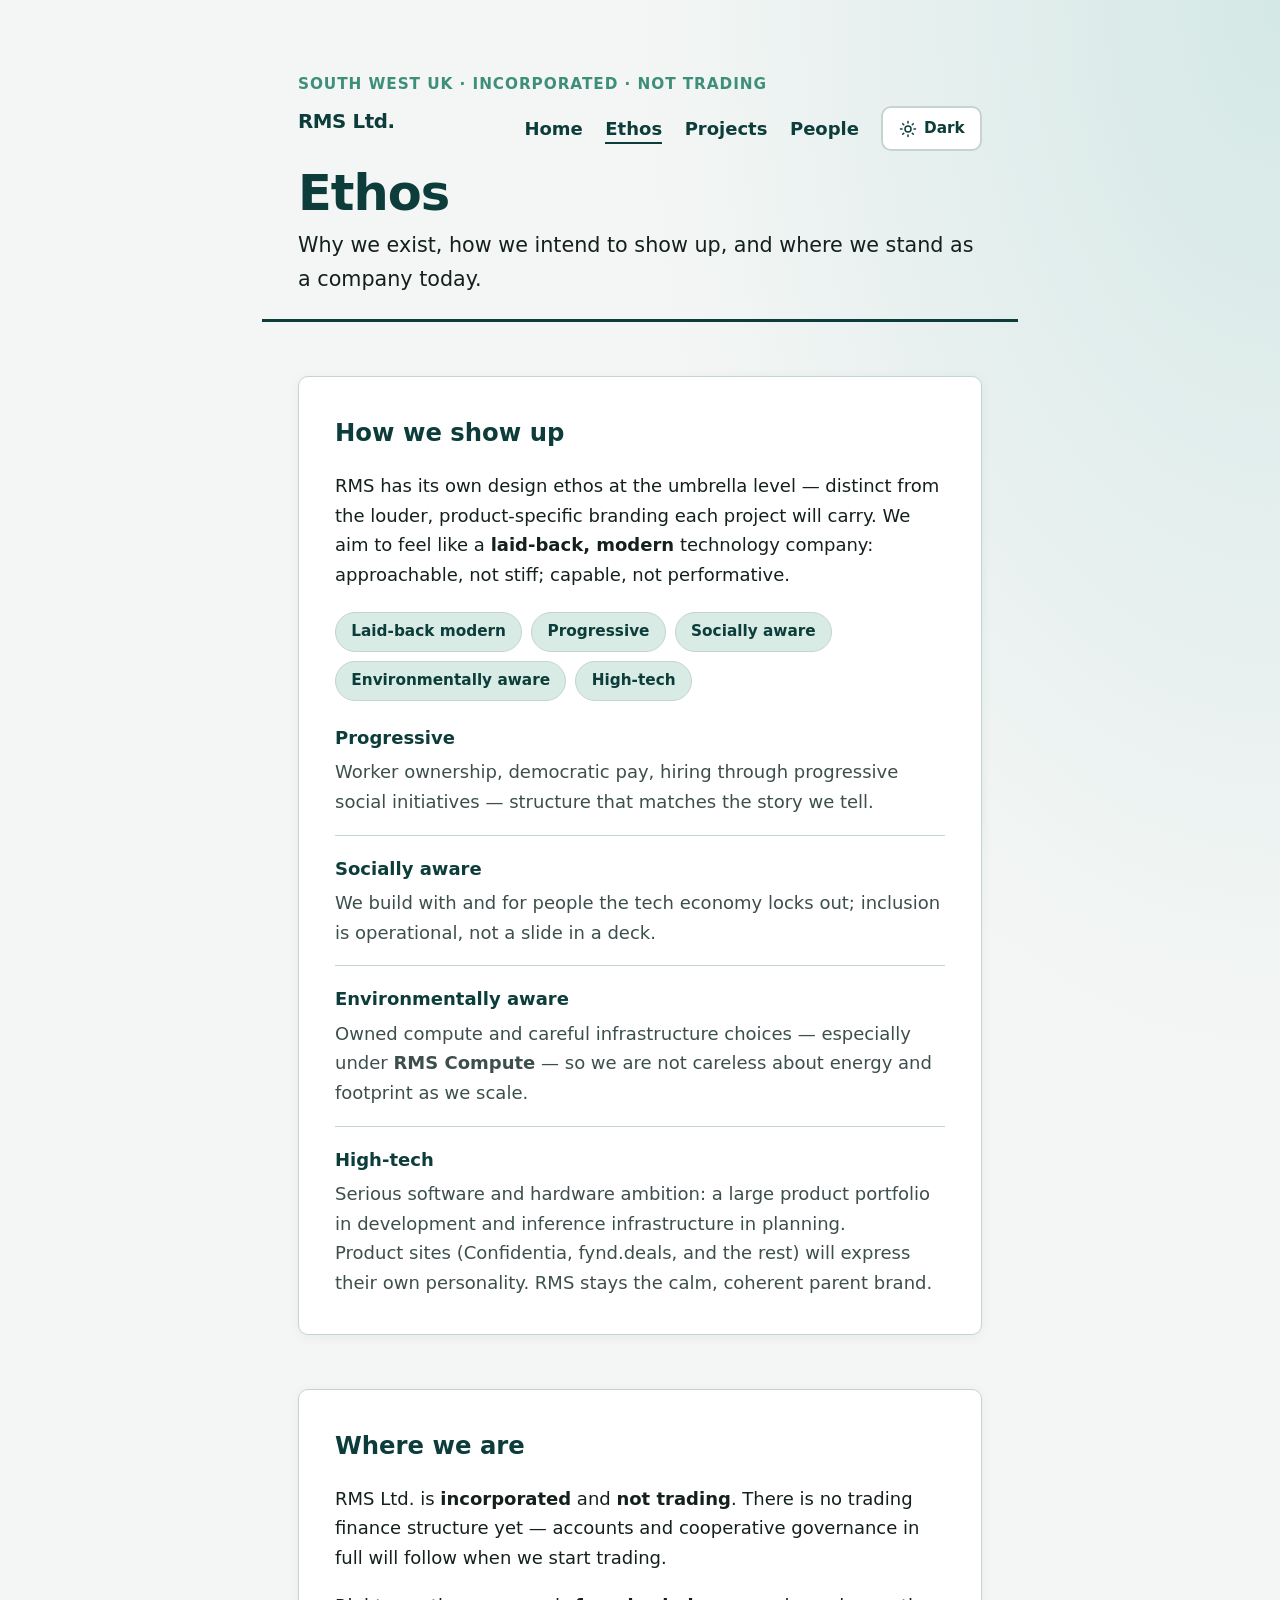
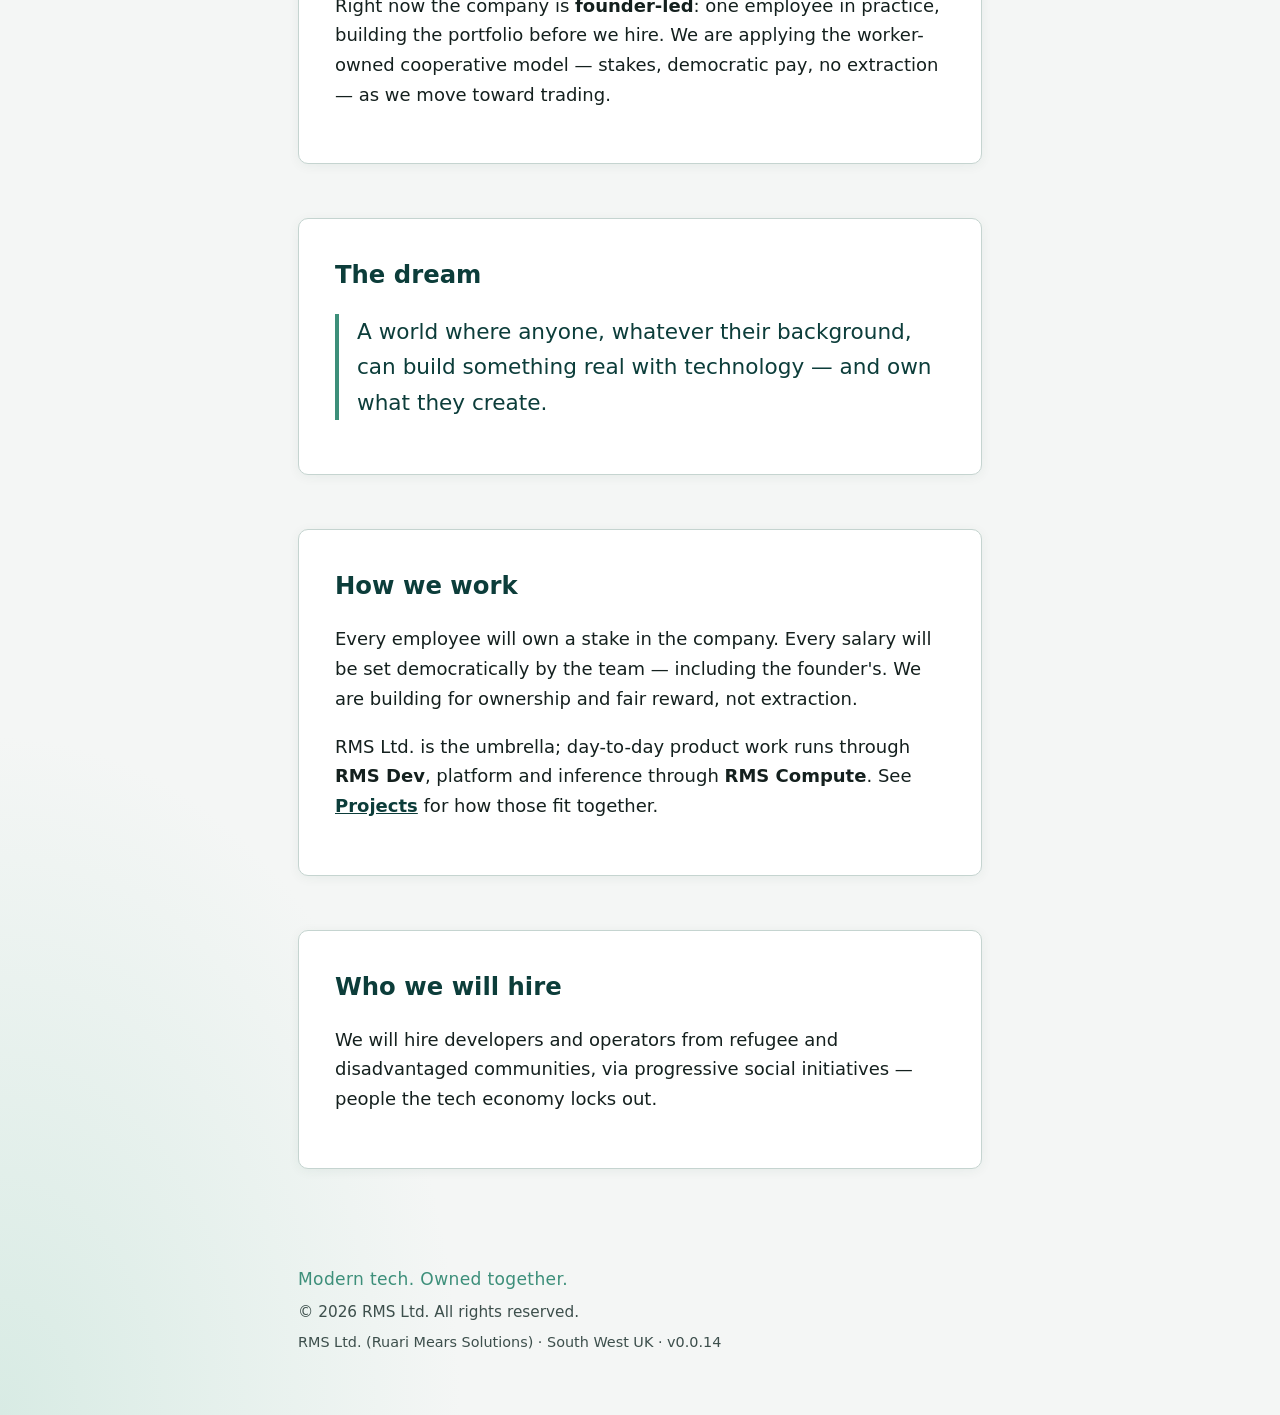
==== commit 4e9a2dcd: "web v0.0.14: fix theme toggle interaction and CSS switching. ES5 theme.js, html[data-theme] variable" ====
--- a/ethos.html
+++ b/ethos.html
@@ -40,7 +40,7 @@
             <li><a href="people.html">People</a></li>
           </ul>
         </nav>
-        <button type="button" class="theme-toggle" id="theme-toggle" aria-label="Switch to dark mode">
+        <button type="button" class="theme-toggle" id="theme-toggle" aria-label="Switch to dark mode" onclick="window.RMS_toggleTheme && window.RMS_toggleTheme(); return false;">
           <svg class="theme-icon theme-icon-light" xmlns="http://www.w3.org/2000/svg" width="18" height="18" viewBox="0 0 24 24" fill="none" stroke="currentColor" stroke-width="2" stroke-linecap="round" aria-hidden="true"><circle cx="12" cy="12" r="4"/><path d="M12 2v2M12 20v2M4.93 4.93l1.41 1.41M17.66 17.66l1.41 1.41M2 12h2M20 12h2M4.93 19.07l1.41-1.41M17.66 6.34l1.41-1.41"/></svg>
           <svg class="theme-icon theme-icon-dark" xmlns="http://www.w3.org/2000/svg" width="18" height="18" viewBox="0 0 24 24" fill="none" stroke="currentColor" stroke-width="2" stroke-linecap="round" aria-hidden="true"><path d="M21 12.79A9 9 0 1 1 11.21 3 7 7 0 0 0 21 12.79z"/></svg>
           <span class="theme-toggle-label">Dark</span>
@@ -114,7 +114,7 @@
     <p class="footer-meta">RMS Ltd. (Ruari Mears Solutions) · South West UK · <span id="site-version"></span></p>
   </footer>
 
-  <script src="assets/theme.js"></script>
-  <script src="assets/site.js"></script>
+  <script src="assets/theme.js" defer></script>
+  <script src="assets/site.js" defer></script>
 </body>
 </html>
--- a/styles.css
+++ b/styles.css
@@ -1,7 +1,13 @@
 /* RMS umbrella: laid-back modern, progressive, socially & environmentally aware, high-tech */
 
-:root,
-[data-theme="light"] {
+:root {
+  --radius: 10px;
+  --max: 42rem;
+  --space: 1.25rem;
+  font-size: 112.5%;
+}
+
+html[data-theme="light"] {
   color-scheme: light;
   --bg: #f4f6f5;
   --surface: #ffffff;
@@ -17,13 +23,9 @@
   --focus: #0a6b64;
   --shadow: rgba(12, 61, 58, 0.06);
   --header-fg: #ffffff;
-  --radius: 10px;
-  --max: 42rem;
-  --space: 1.25rem;
-  font-size: 112.5%;
-}
-
-[data-theme="dark"] {
+}
+
+html[data-theme="dark"] {
   color-scheme: dark;
   --bg: #0f1413;
   --surface: #1a2321;
@@ -56,11 +58,18 @@
   font-family: "Segoe UI", system-ui, -apple-system, BlinkMacSystemFont, sans-serif;
   line-height: 1.65;
   color: var(--ink);
-  background: var(--bg);
+  background-color: var(--bg);
   background-image:
     radial-gradient(ellipse 100% 70% at 100% 0%, var(--teal-soft) 0%, transparent 50%),
     radial-gradient(ellipse 80% 50% at 0% 100%, var(--accent-soft) 0%, transparent 45%);
   min-height: 100vh;
+  transition: background-color 0.25s ease, color 0.25s ease;
+}
+
+.panel,
+.teaser-card,
+.theme-toggle {
+  transition: background-color 0.25s ease, color 0.25s ease, border-color 0.25s ease;
 }
 
 .skip-link {
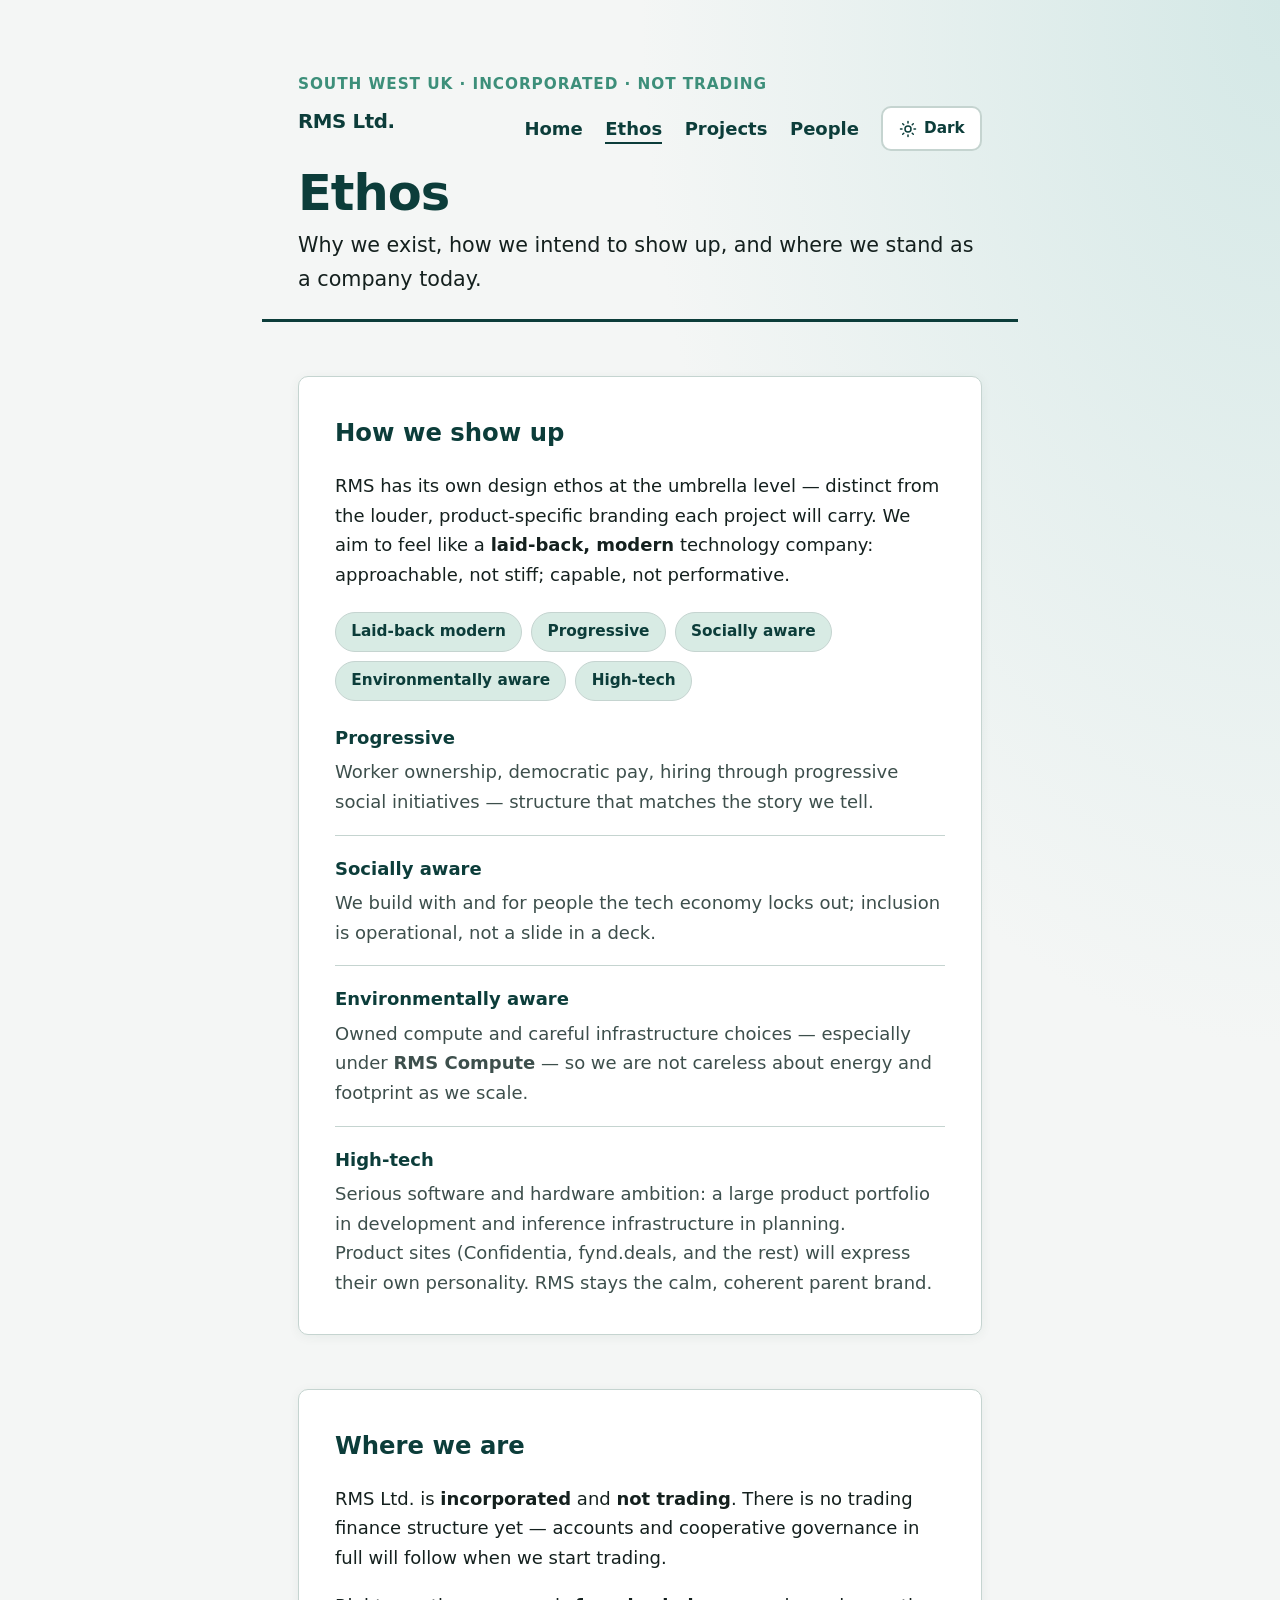
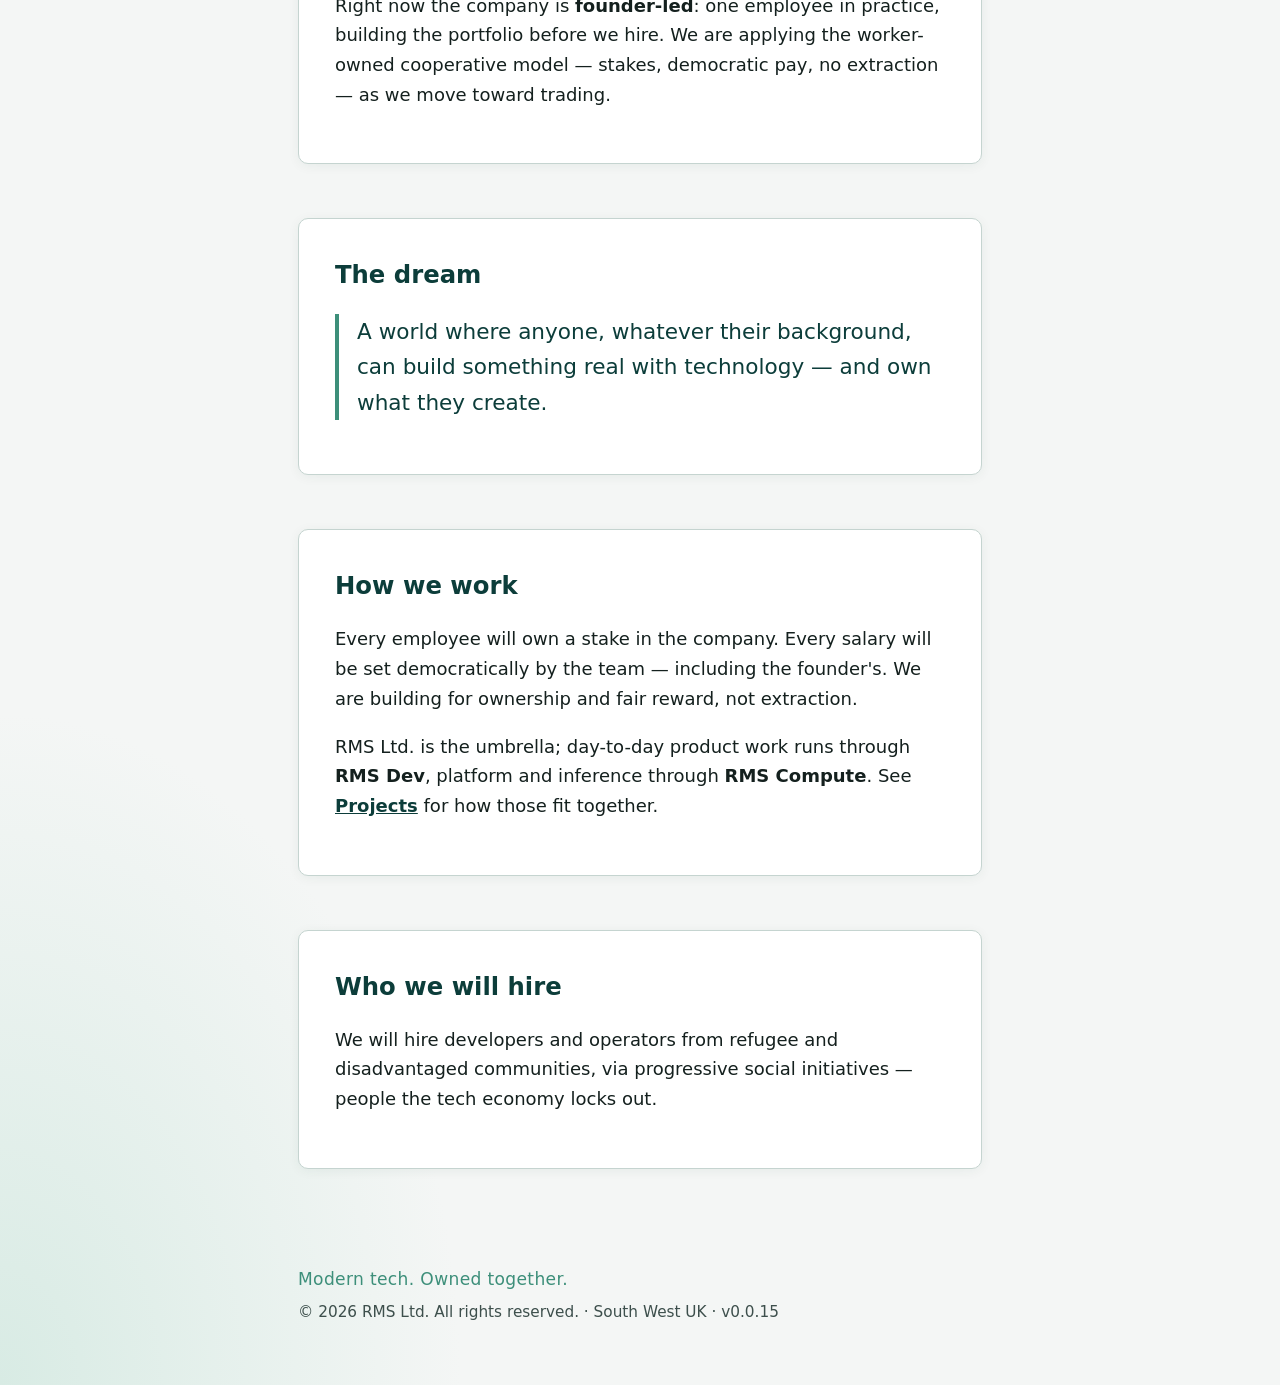
==== commit f4b1c9ef: "web v0.0.15: consolidate footer into one copyright line. Copyright, location, and version on a singl" ====
--- a/ethos.html
+++ b/ethos.html
@@ -110,8 +110,7 @@
 
   <footer class="site-footer">
     <p class="tagline">Modern tech. Owned together.</p>
-    <p class="footer-copy">© <span id="year"></span> RMS Ltd. All rights reserved.</p>
-    <p class="footer-meta">RMS Ltd. (Ruari Mears Solutions) · South West UK · <span id="site-version"></span></p>
+    <p class="footer-meta">© <span id="year"></span> RMS Ltd. All rights reserved. · South West UK · <span id="site-version"></span></p>
   </footer>
 
   <script src="assets/theme.js" defer></script>
--- a/styles.css
+++ b/styles.css
@@ -547,12 +547,8 @@
   letter-spacing: 0.02em;
 }
 
-.footer-copy {
+.footer-meta {
   font-size: 0.85rem;
-}
-
-.footer-meta {
-  font-size: 0.8rem;
   color: var(--muted);
 }
 
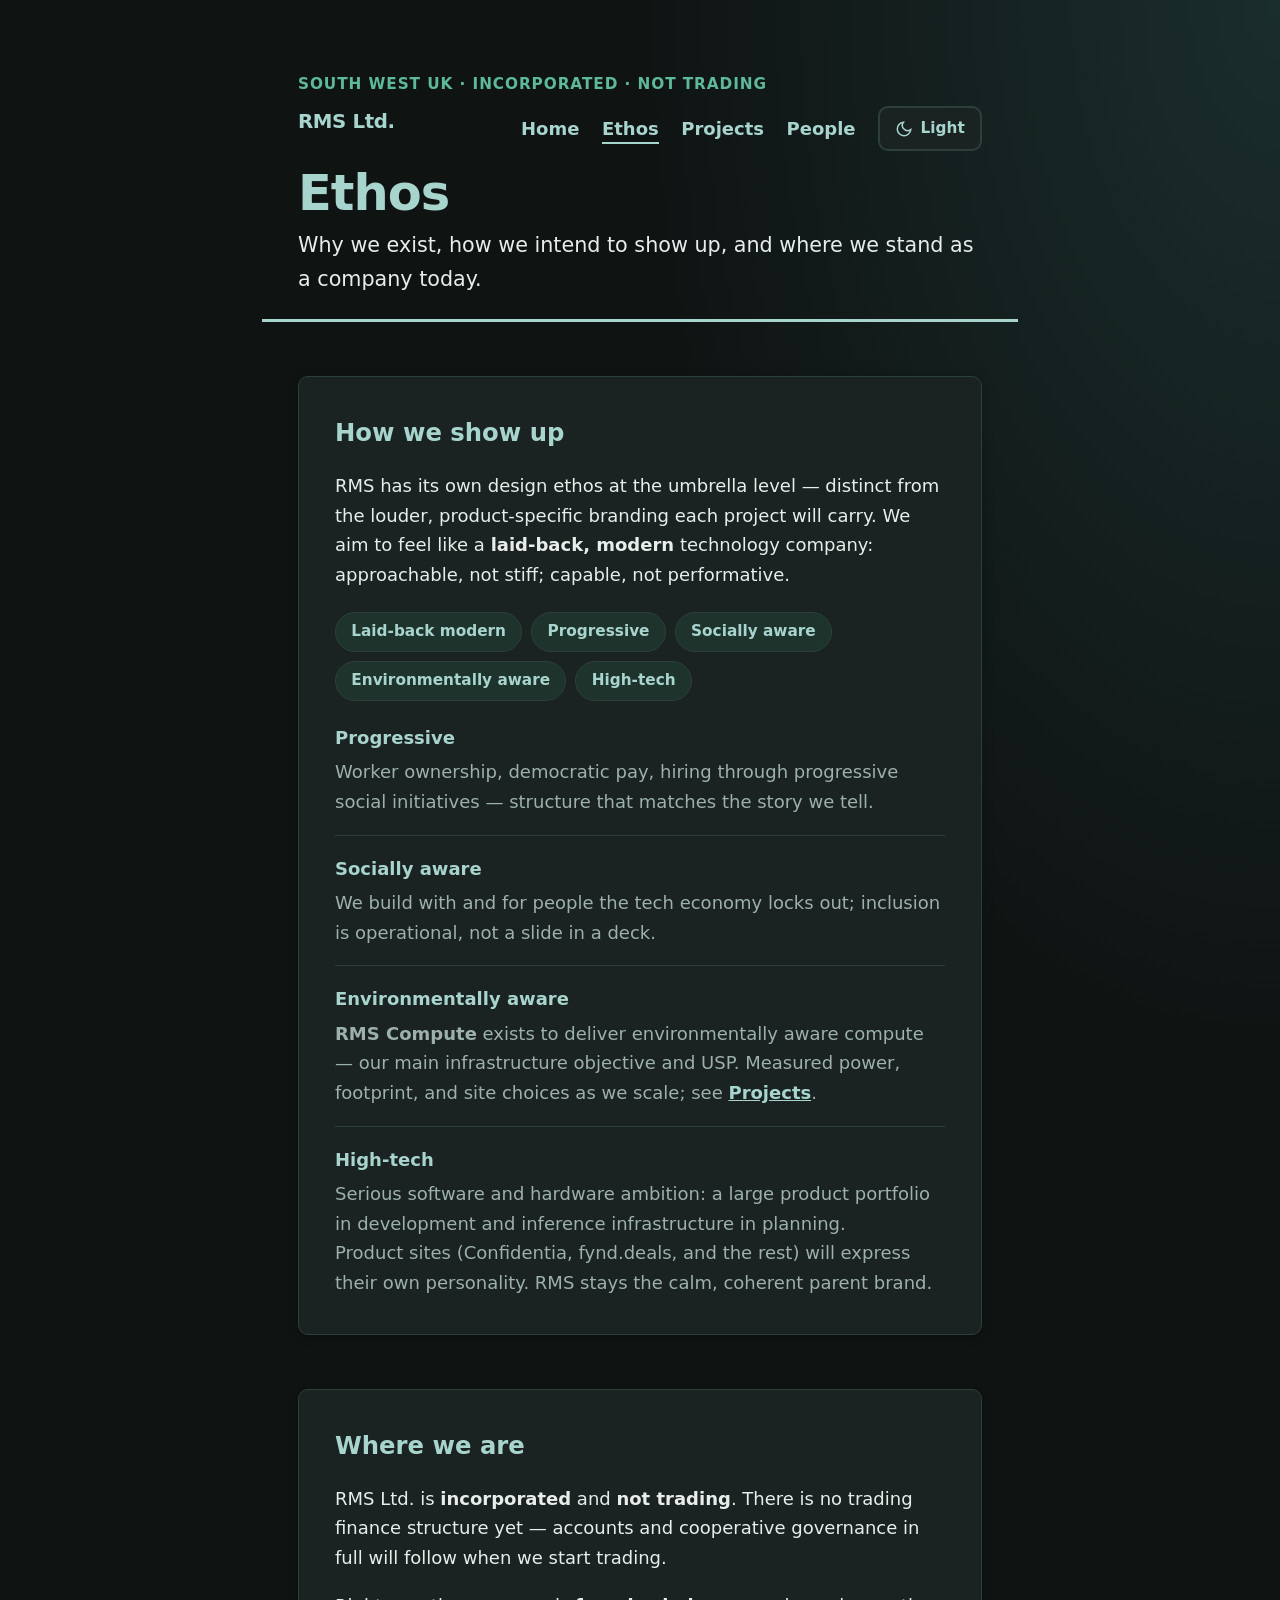
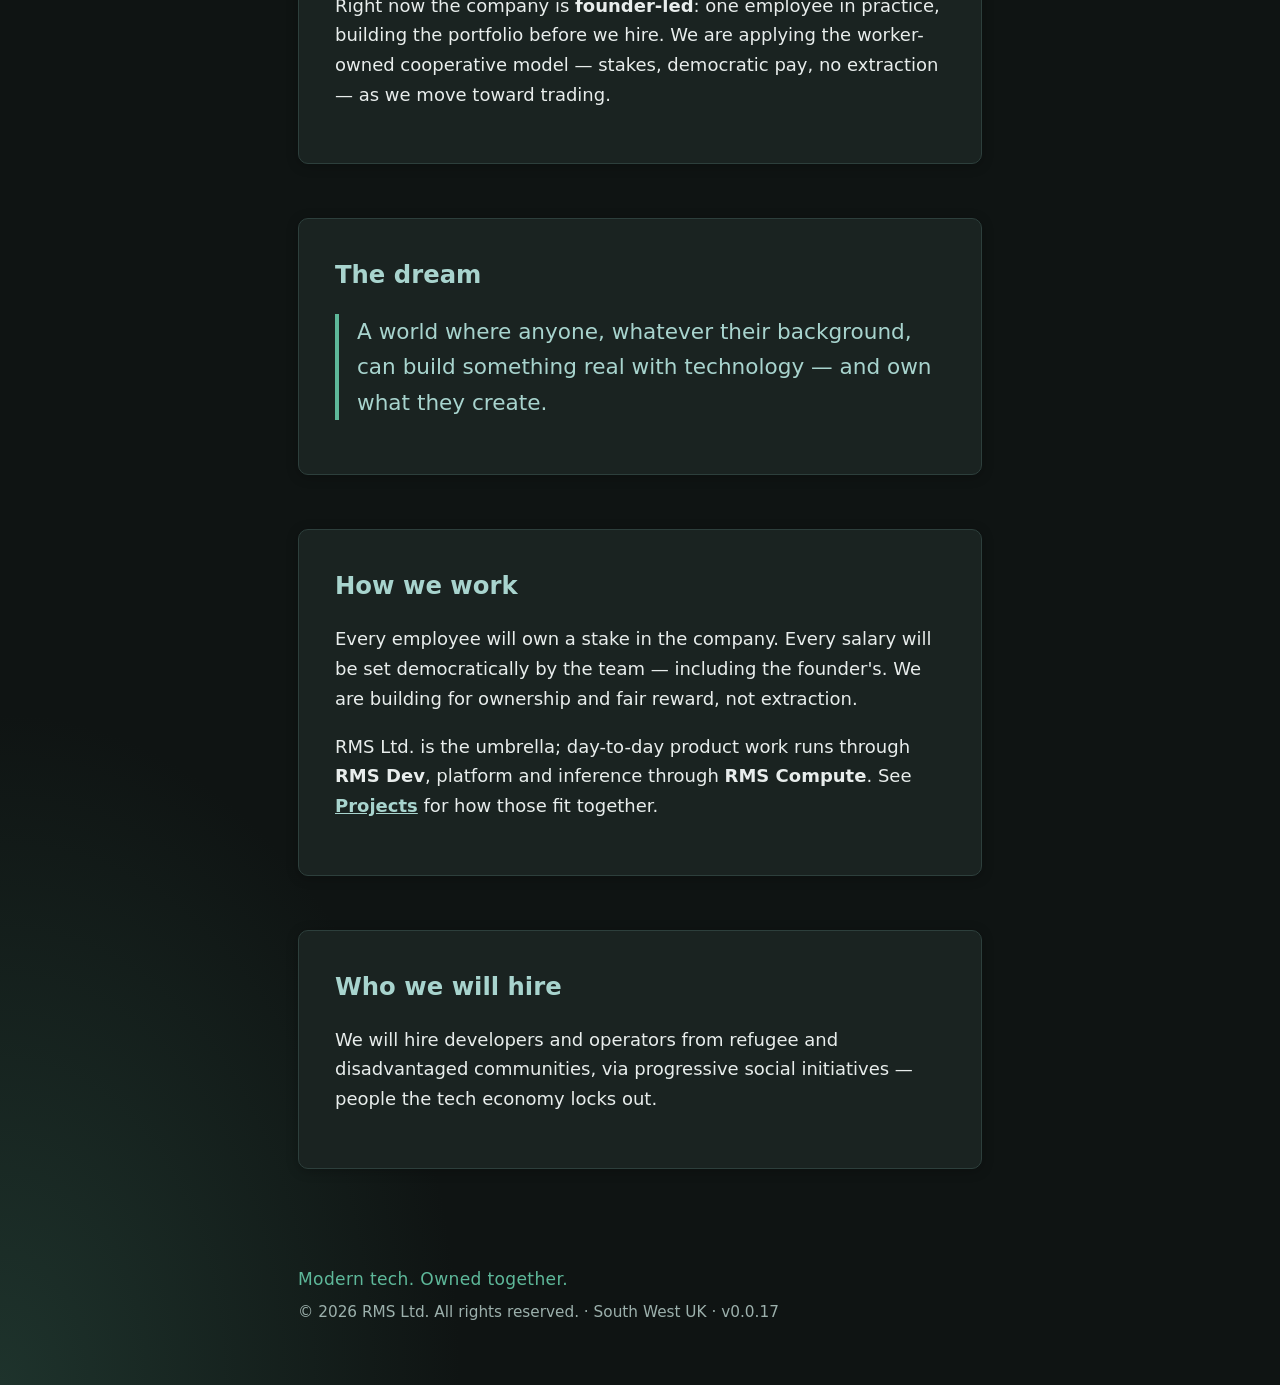
==== commit 08d3d619: "web v0.0.17: dark default and fix theme toggle in Safari/Chromium. Remove duplicate onclick handler;" ====
--- a/ethos.html
+++ b/ethos.html
@@ -4,12 +4,12 @@
   <meta charset="utf-8">
   <script>
     (function () {
-      var k = 'rms-theme';
+      var k = 'rms-theme', t = 'dark';
       try {
         var s = localStorage.getItem(k);
-        var t = s || (matchMedia('(prefers-color-scheme: dark)').matches ? 'dark' : 'light');
-        document.documentElement.setAttribute('data-theme', t);
+        if (s === 'light' || s === 'dark') t = s;
       } catch (e) {}
+      document.documentElement.setAttribute('data-theme', t);
     })();
   </script>
   <meta name="viewport" content="width=device-width, initial-scale=1">
@@ -20,7 +20,7 @@
   <meta property="og:description" content="Where we are, the dream, democratic ownership, and who we will hire.">
   <meta property="og:type" content="website">
   <meta property="og:url" content="https://rms-ltd.github.io/web/ethos.html">
-  <meta name="theme-color" content="#0c3d3a">
+  <meta name="theme-color" content="#0f1413">
   <link rel="icon" href="assets/favicon.svg" type="image/svg+xml">
   <link rel="stylesheet" href="styles.css">
 </head>
@@ -40,10 +40,10 @@
             <li><a href="people.html">People</a></li>
           </ul>
         </nav>
-        <button type="button" class="theme-toggle" id="theme-toggle" aria-label="Switch to dark mode" onclick="window.RMS_toggleTheme && window.RMS_toggleTheme(); return false;">
+        <button type="button" class="theme-toggle" id="theme-toggle" aria-label="Switch to light mode" aria-pressed="true">
           <svg class="theme-icon theme-icon-light" xmlns="http://www.w3.org/2000/svg" width="18" height="18" viewBox="0 0 24 24" fill="none" stroke="currentColor" stroke-width="2" stroke-linecap="round" aria-hidden="true"><circle cx="12" cy="12" r="4"/><path d="M12 2v2M12 20v2M4.93 4.93l1.41 1.41M17.66 17.66l1.41 1.41M2 12h2M20 12h2M4.93 19.07l1.41-1.41M17.66 6.34l1.41-1.41"/></svg>
           <svg class="theme-icon theme-icon-dark" xmlns="http://www.w3.org/2000/svg" width="18" height="18" viewBox="0 0 24 24" fill="none" stroke="currentColor" stroke-width="2" stroke-linecap="round" aria-hidden="true"><path d="M21 12.79A9 9 0 1 1 11.21 3 7 7 0 0 0 21 12.79z"/></svg>
-          <span class="theme-toggle-label">Dark</span>
+          <span class="theme-toggle-label">Light</span>
         </button>
       </div>
     </div>
@@ -73,7 +73,7 @@
         </div>
         <div>
           <dt>Environmentally aware</dt>
-          <dd>Owned compute and careful infrastructure choices — especially under <strong>RMS Compute</strong> — so we are not careless about energy and footprint as we scale.</dd>
+          <dd><strong>RMS Compute</strong> exists to deliver environmentally aware compute — our main infrastructure objective and USP. Measured power, footprint, and site choices as we scale; see <a href="projects.html#org-heading">Projects</a>.</dd>
         </div>
         <div>
           <dt>High-tech</dt>
@@ -113,7 +113,7 @@
     <p class="footer-meta">© <span id="year"></span> RMS Ltd. All rights reserved. · South West UK · <span id="site-version"></span></p>
   </footer>
 
-  <script src="assets/theme.js" defer></script>
-  <script src="assets/site.js" defer></script>
+  <script src="assets/theme.js"></script>
+  <script src="assets/site.js"></script>
 </body>
 </html>
